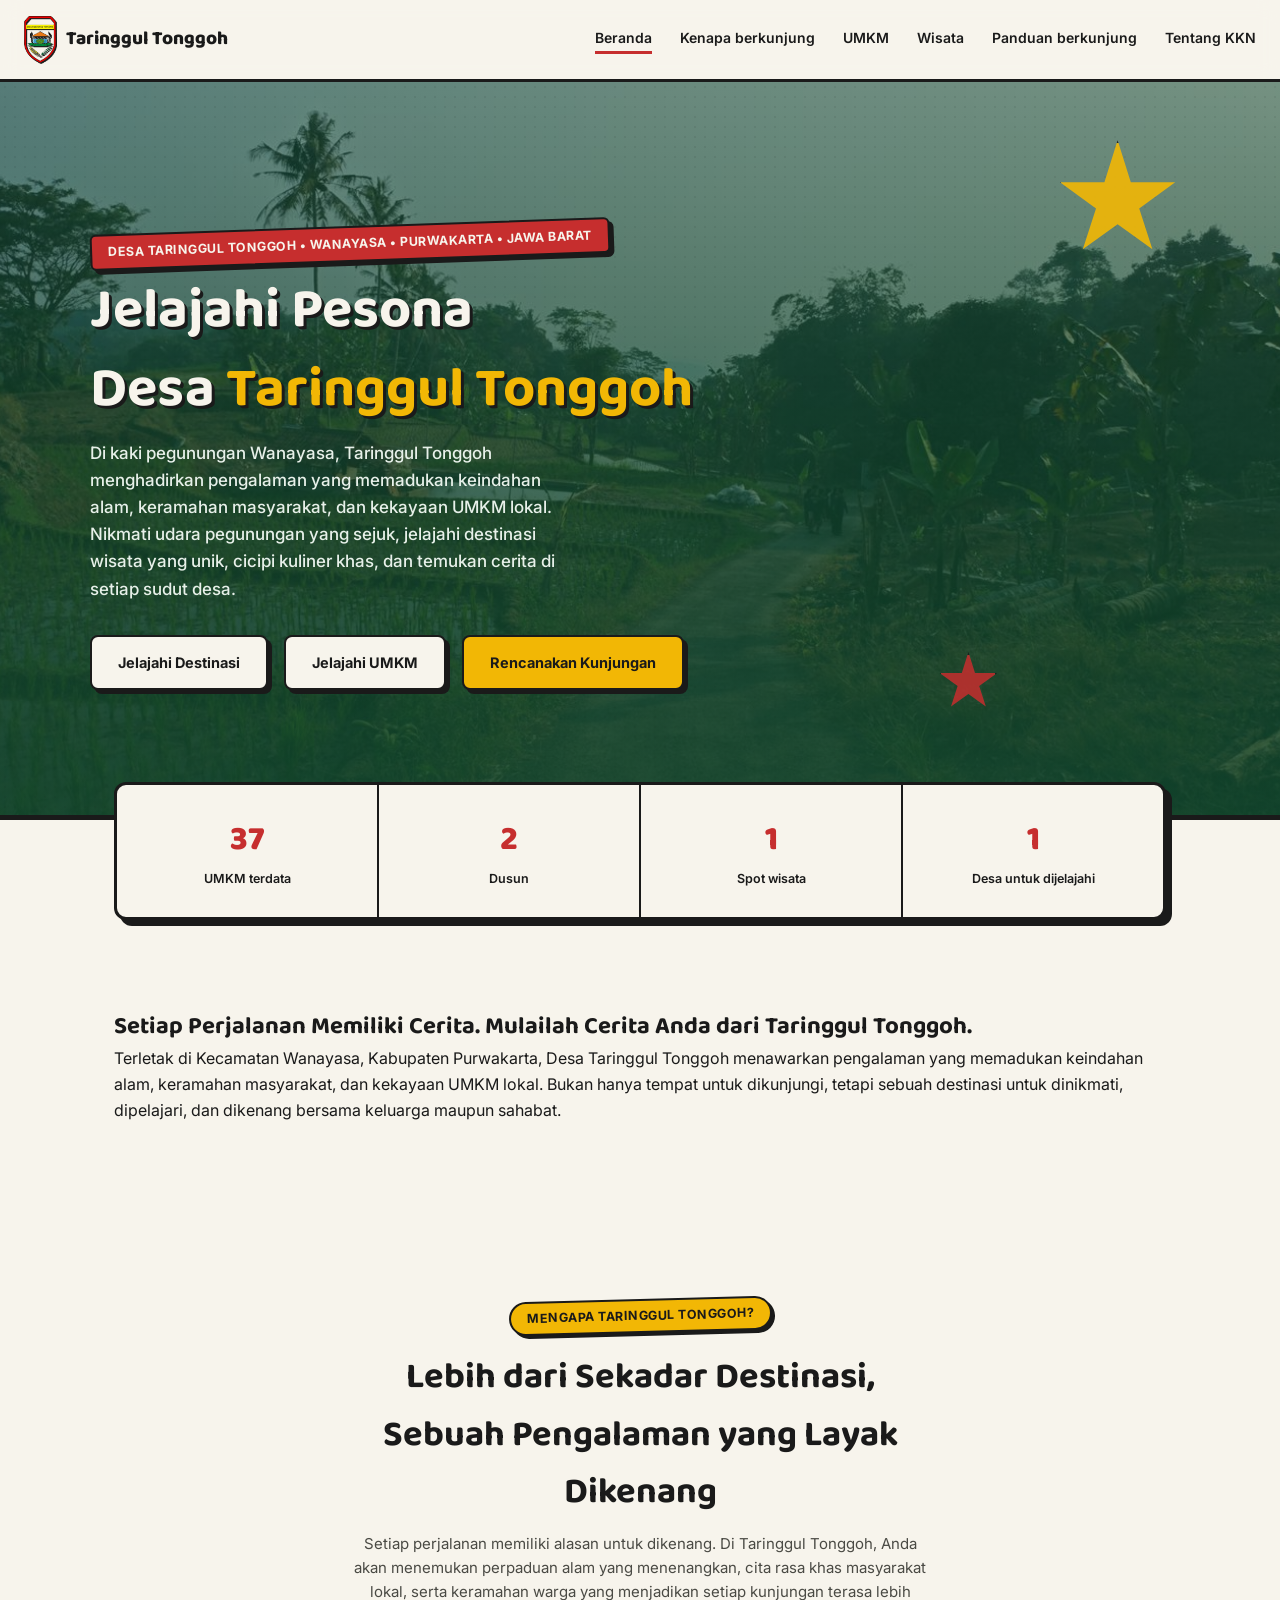
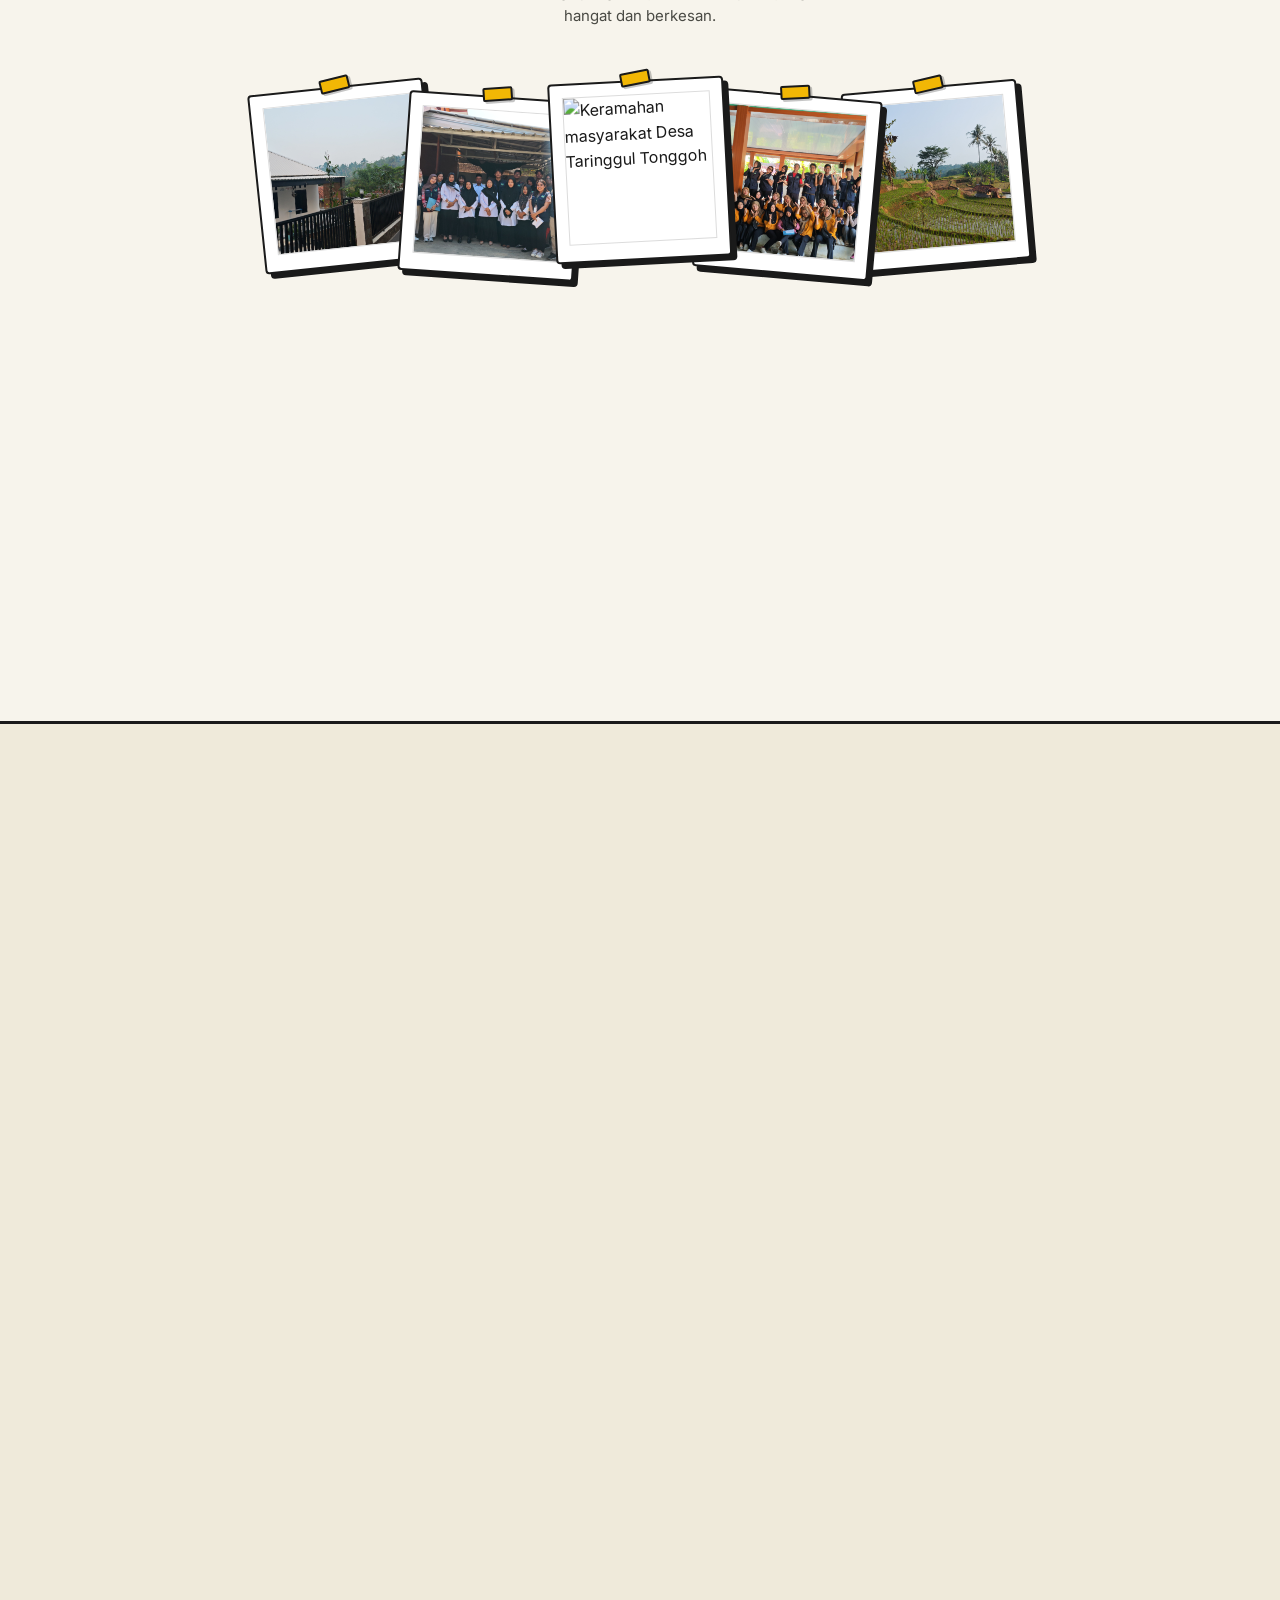
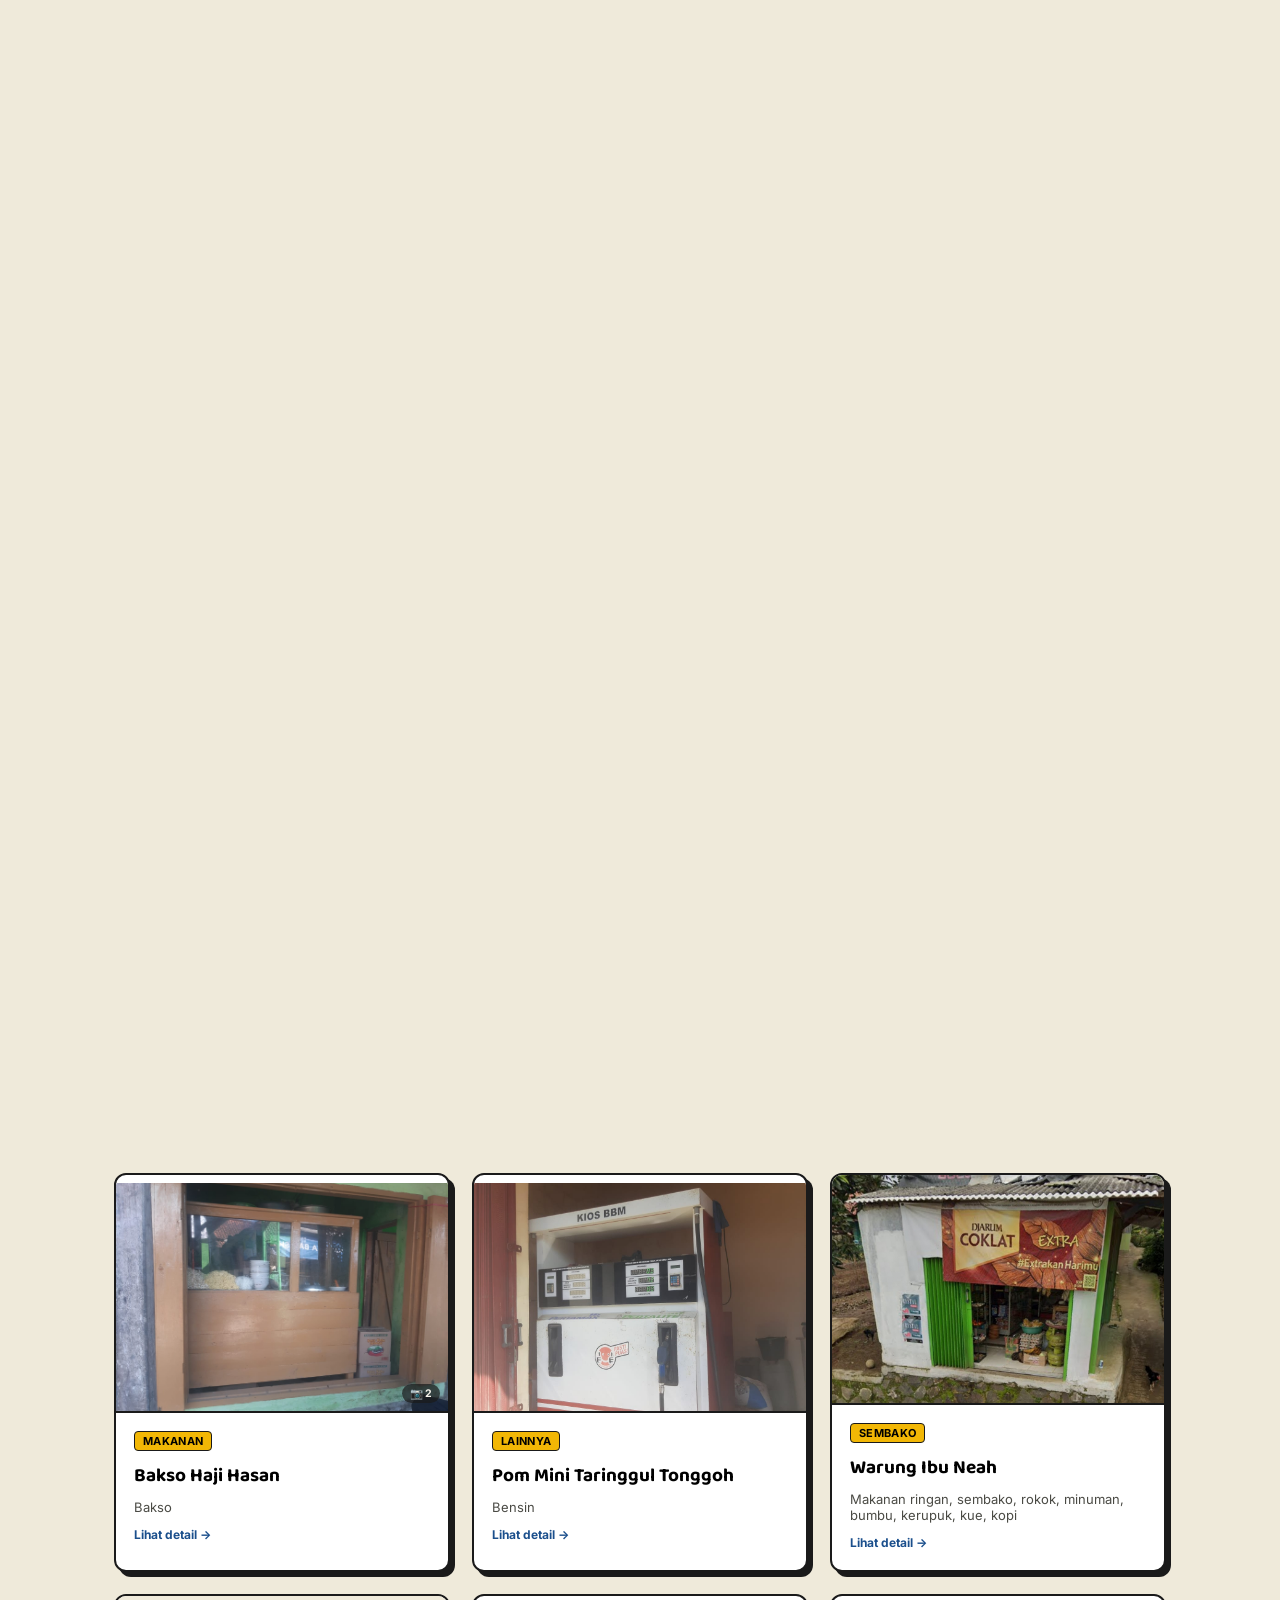
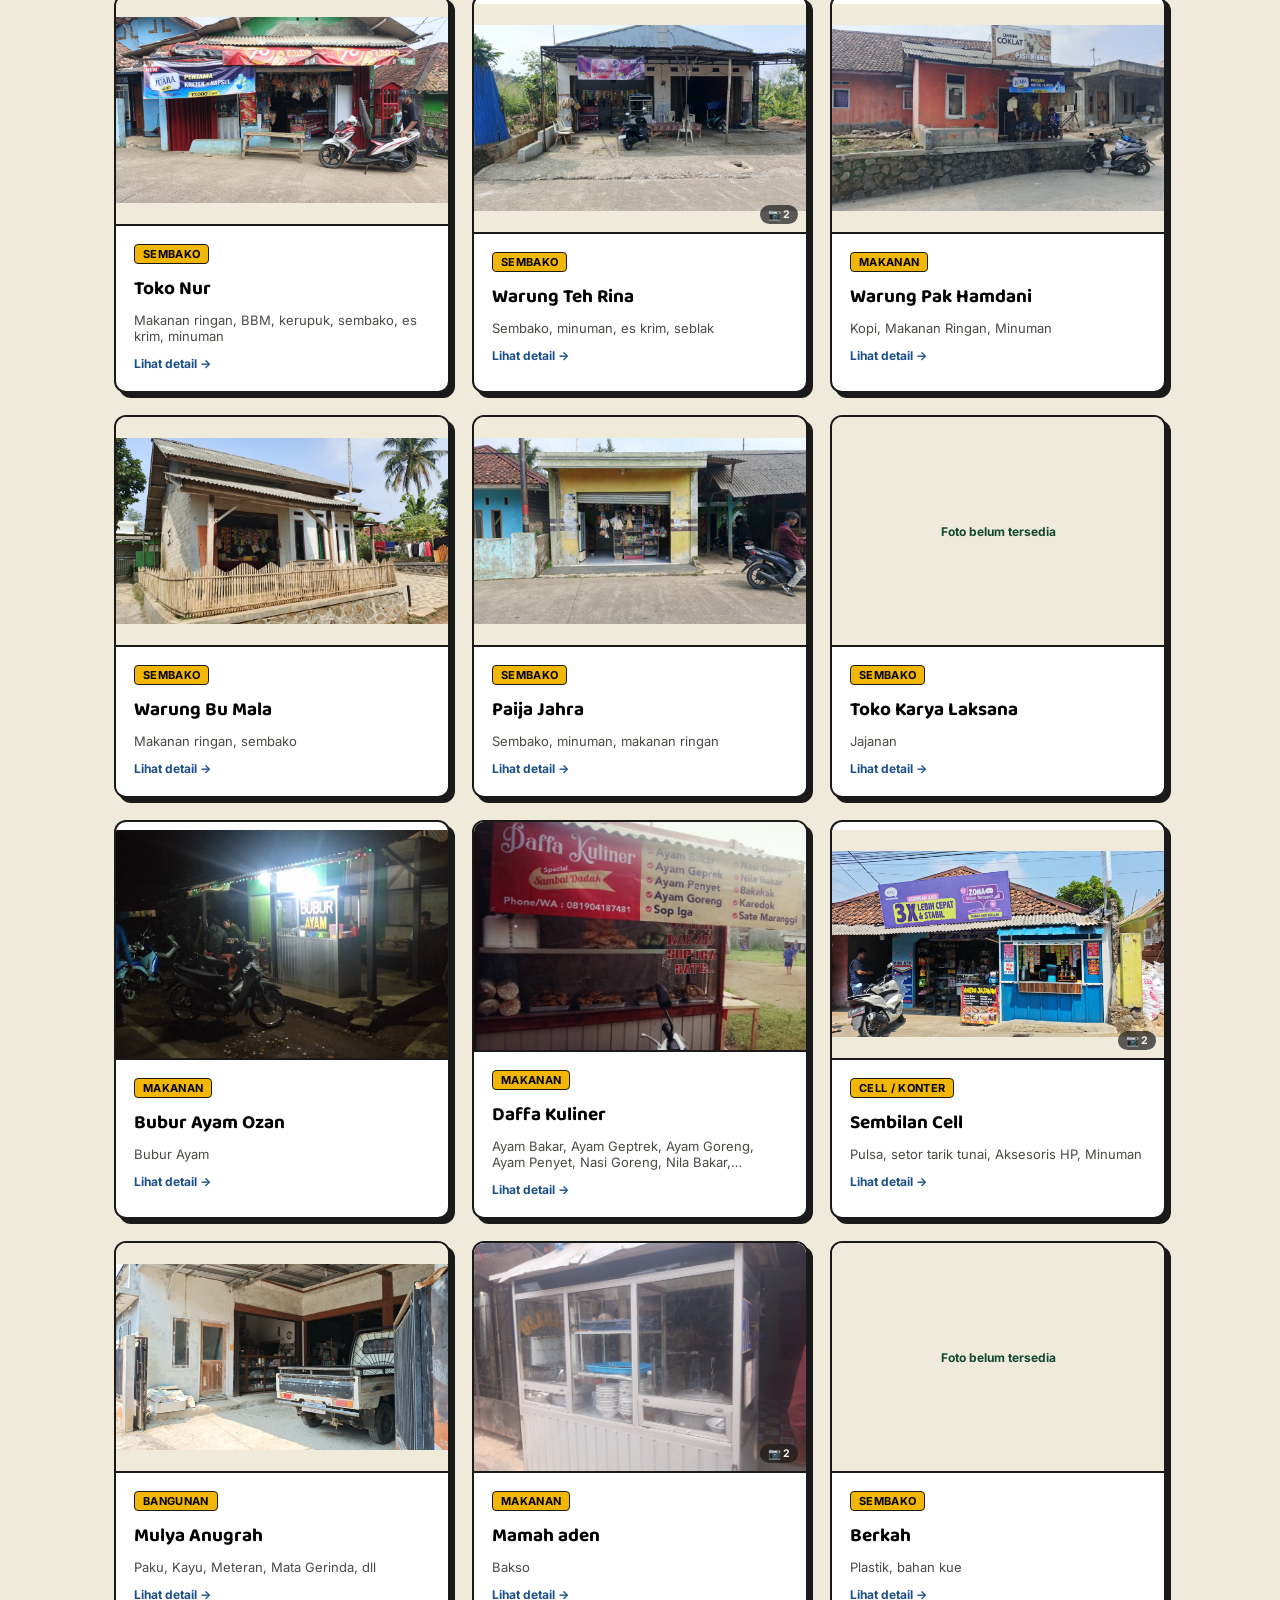
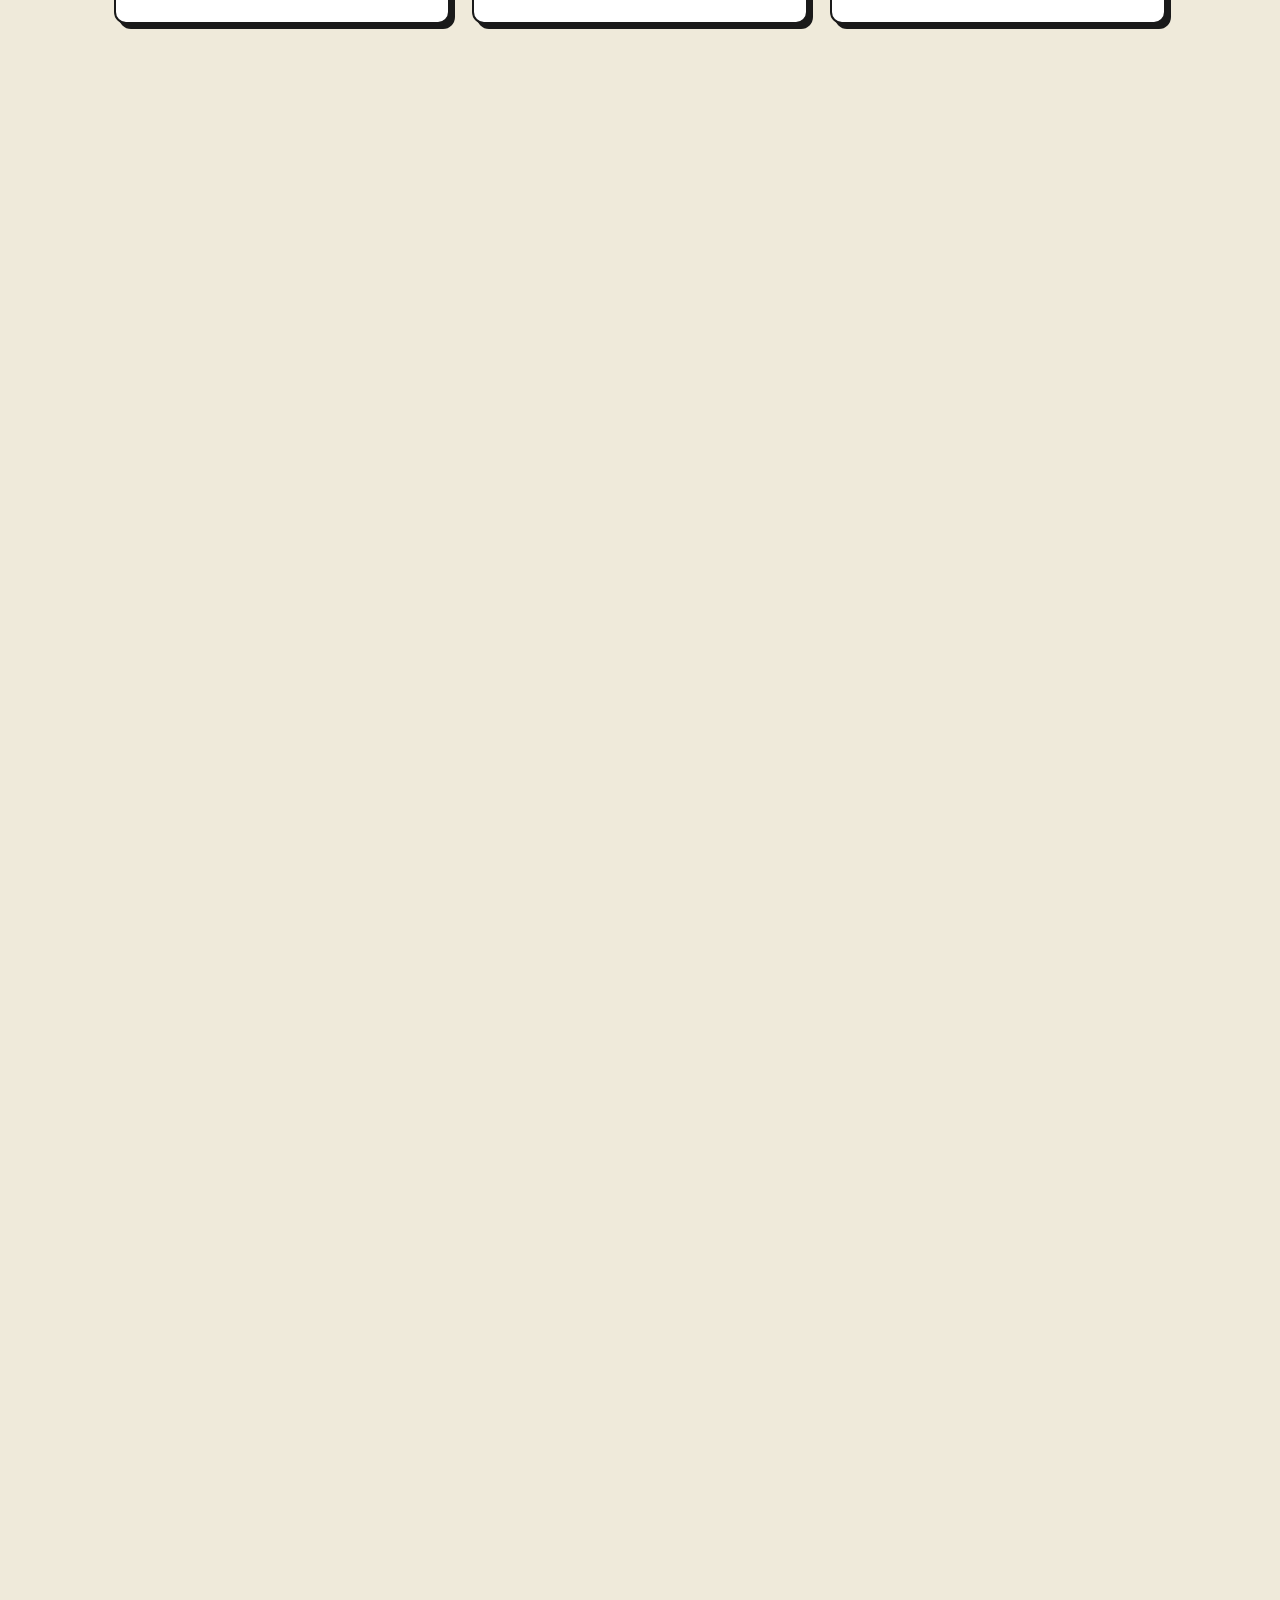
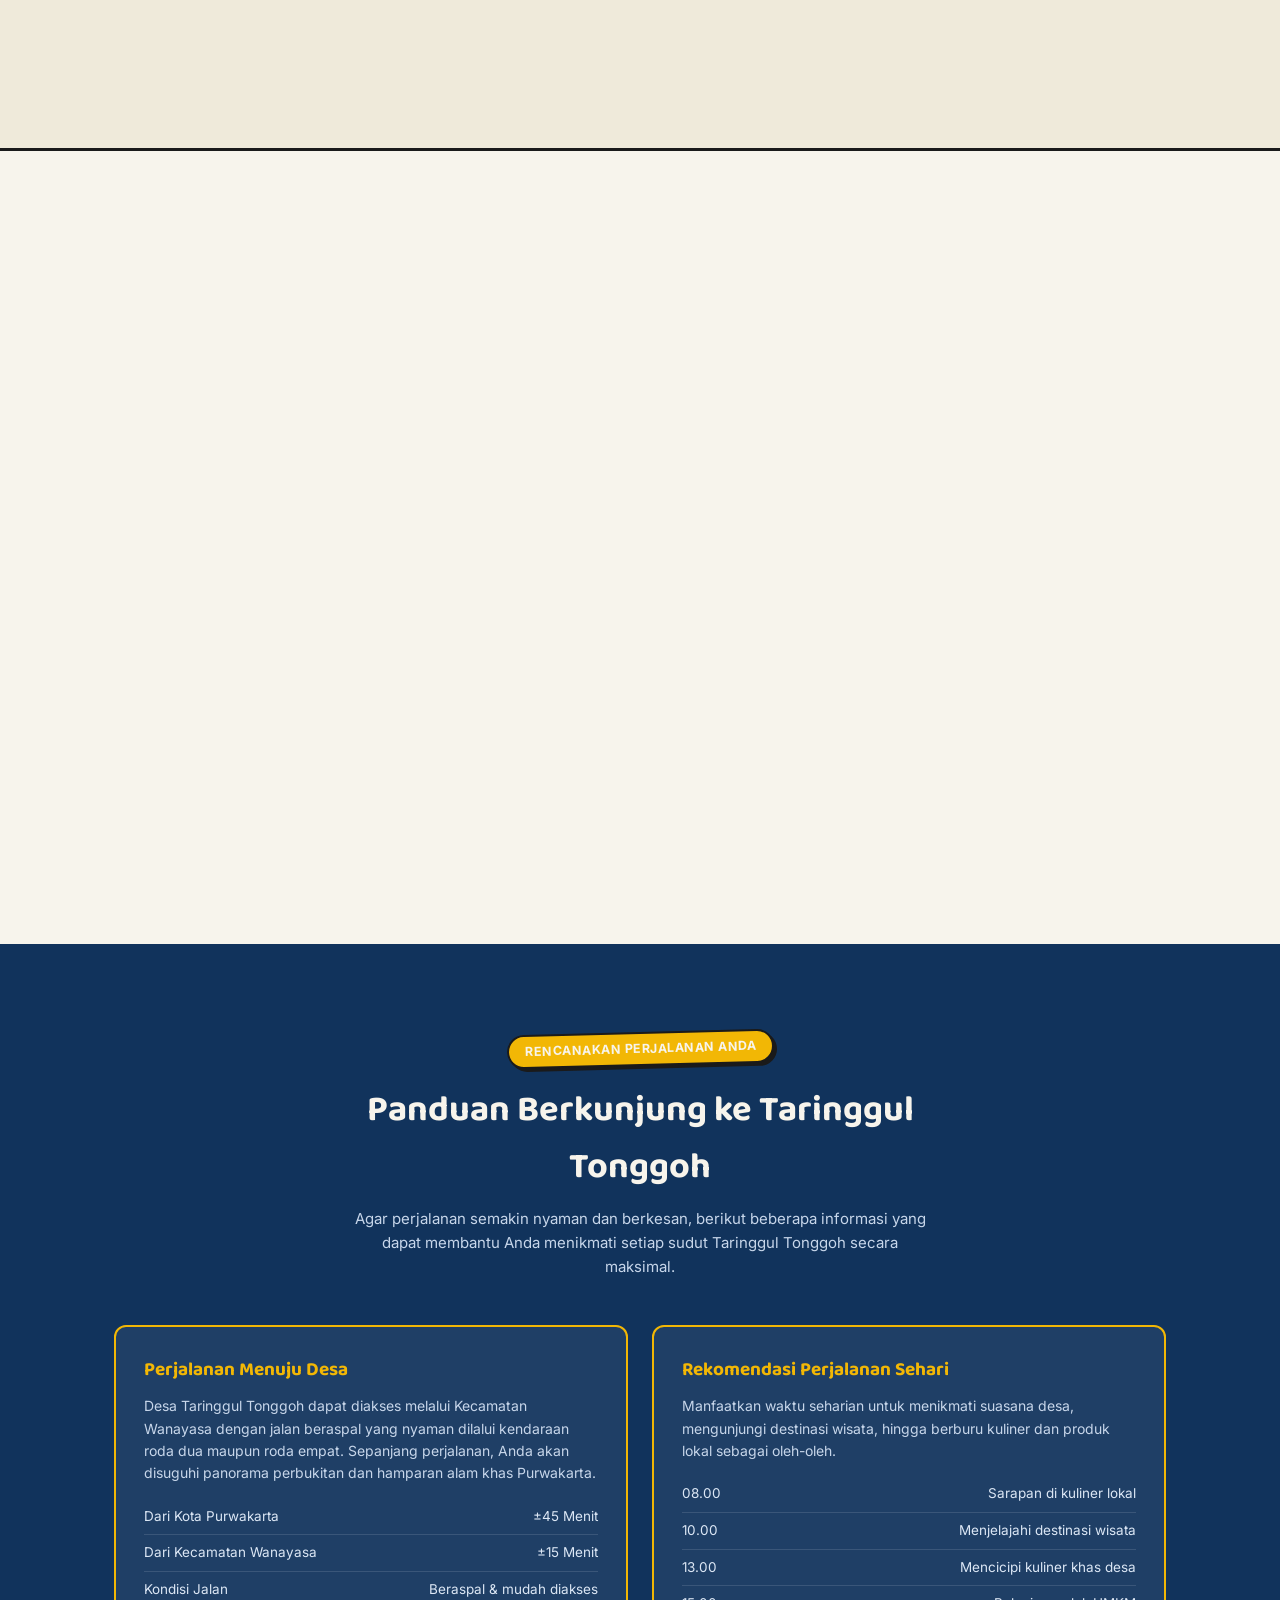
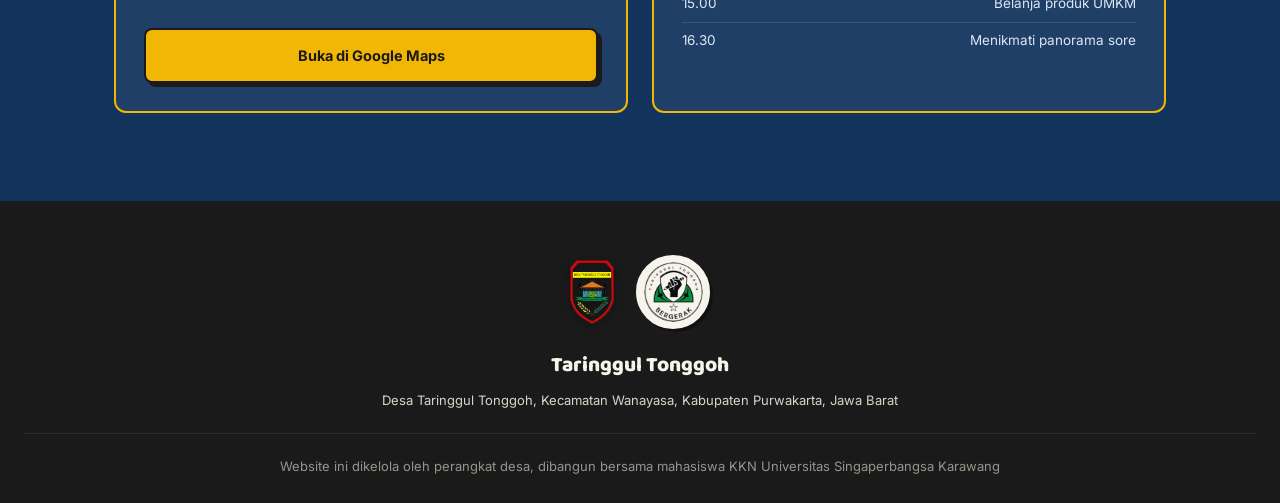
==== index.html @ a8f381f1 "first push" ====
<!DOCTYPE html>
<html lang="id">
<head>
<meta charset="UTF-8">
<meta name="viewport" content="width=device-width, initial-scale=1.0">
<title>Desa Taringgul Tonggoh — Wanayasa, Purwakarta</title>
<meta name="description" content="Kenali Desa Taringgul Tonggoh: UMKM warga, spot wisata, dan panduan berkunjung, di kaki Gunung Burangrang, Wanayasa, Purwakarta.">
<meta property="og:title" content="Desa Taringgul Tonggoh — Wanayasa, Purwakarta">
<meta property="og:description" content="Kenali UMKM warga, spot wisata, dan panduan berkunjung ke Desa Taringgul Tonggoh.">
<meta property="og:type" content="website">
<link rel="preconnect" href="https://fonts.googleapis.com">
<link rel="preconnect" href="https://fonts.gstatic.com" crossorigin>
<link href="https://fonts.googleapis.com/css2?family=Baloo+2:wght@500;600;700;800&family=Inter:wght@400;500;600;700&display=swap" rel="stylesheet">
<link rel="stylesheet" href="assets/css/style.css">
</head>
<body>

<nav id="nav">
  <a href="index.html" class="logo"><img src="assets/img/brand/logo-desa-nav.png" alt="Logo Desa Taringgul Tonggoh" class="logo-mark">Taringgul Tonggoh</a>
  <div class="navlinks" id="navLinks">
    <a href="#beranda" class="active">Beranda</a>
    <a href="#kenapa">Kenapa berkunjung</a>
    <a href="#umkm">UMKM</a>
    <a href="#wisata">Wisata</a>
    <a href="#panduan">Panduan berkunjung</a>
    <a href="kkn.html">Tentang KKN</a>
  </div>
  <button type="button" class="nav-toggle" id="navToggle" aria-label="Buka menu" aria-expanded="false" aria-controls="navLinks">
    <div class="nav-toggle-icon"><span></span><span></span><span></span></div>
  </button>
</nav>

<section class="hero" id="beranda">
  <div class="halftone"></div>
  <div class="starburst sb1"></div>
  <div class="starburst sb2"></div>

  <div class="hero-inner">
    <div class="hero-badge">
      Desa Taringgul Tonggoh • Wanayasa • Purwakarta • Jawa Barat
    </div>

    <h1>
      Jelajahi Pesona
    </h1>
    <h1>
      Desa <span>Taringgul Tonggoh</span>
    </h1>

    <p>
      Di kaki pegunungan Wanayasa, Taringgul Tonggoh menghadirkan pengalaman
      yang memadukan keindahan alam, keramahan masyarakat, dan kekayaan UMKM
      lokal. Nikmati udara pegunungan yang sejuk, jelajahi destinasi wisata
      yang unik, cicipi kuliner khas, dan temukan cerita di setiap sudut desa.
    </p>

    <div class="hero-cta">
      <a class="btn btn-ghost" href="#wisata">
        Jelajahi Destinasi
      </a>

      <a class="btn btn-ghost" href="#umkm">
        Jelajahi UMKM
      </a>

      <a class="btn btn-primary" href="#panduan">
        Rencanakan Kunjungan
      </a>
      
    </div>
  </div>
</section>

<div class="stats-strip reveal">
  <div class="stat"><div class="stat-num" data-stat="umkm">–</div><div class="stat-label">UMKM terdata</div></div>
  <div class="stat"><div class="stat-num">2</div><div class="stat-label">Dusun</div></div>
  <div class="stat"><div class="stat-num" data-stat="wisata">–</div><div class="stat-label">Spot wisata</div></div>
  <div class="stat"><div class="stat-num">1</div><div class="stat-label">Desa untuk dijelajahi</div></div>
</div>

<section class="intro reveal">
    <div class="wrap">
        <h2>
        Setiap Perjalanan Memiliki Cerita.
        Mulailah Cerita Anda dari Taringgul Tonggoh.
        </h2>
        <p>
        Terletak di Kecamatan Wanayasa, Kabupaten Purwakarta, Desa Taringgul Tonggoh menawarkan pengalaman yang memadukan keindahan alam, keramahan masyarakat, dan kekayaan UMKM lokal. Bukan hanya tempat untuk dikunjungi, tetapi sebuah destinasi untuk dinikmati, dipelajari, dan dikenang bersama keluarga maupun sahabat.
        </p>
    </div>
</section>

<section id="kenapa">
    <div class="wrap">
        <div class="section-head reveal">
        <div class="sticker">Mengapa Taringgul Tonggoh?</div>

        <h2>
            Lebih dari Sekadar Destinasi,
            Sebuah Pengalaman yang Layak Dikenang
        </h2>

        <p>
            Setiap perjalanan memiliki alasan untuk dikenang. Di Taringgul Tonggoh,
            Anda akan menemukan perpaduan alam yang menenangkan, cita rasa khas
            masyarakat lokal, serta keramahan warga yang menjadikan setiap
            kunjungan terasa lebih hangat dan berkesan.
        </p>
    </div>

    <div class="polaroid-strip reveal">

    <div class="polaroid rot1">
        <div class="polaroid-pin"></div>
        <div class="polaroid-photo">
        <img src="assets/img/gallery/1784853333360.jpg"
            alt="Hamparan sawah Desa Taringgul Tonggoh"
            loading="lazy">
        </div>
    </div>

    <div class="polaroid rot2">
        <div class="polaroid-pin"></div>
        <div class="polaroid-photo">
        <img src="assets/img/gallery/1784853333379.jpg"
            alt="Kuliner khas Desa Taringgul Tonggoh"
            loading="lazy">
        </div>
    </div>

    <div class="polaroid rot3">
        <div class="polaroid-pin"></div>
        <div class="polaroid-photo">
        <img src="assets/img/gallery/1784853333391.jpg"
            alt="Keramahan masyarakat Desa Taringgul Tonggoh"
            loading="lazy">
        </div>
    </div>

    <div class="polaroid rot4">
        <div class="polaroid-pin"></div>
        <div class="polaroid-photo">
        <img src="assets/img/gallery/1784853333414.jpg"
            alt="Destinasi wisata Desa Taringgul Tonggoh"
            loading="lazy">
        </div>
    </div>

    <div class="polaroid rot5">
        <div class="polaroid-pin"></div>
        <div class="polaroid-photo">
        <img src="assets/img/gallery/1784853333432.jpg"
            alt="Aktivitas masyarakat Desa Taringgul Tonggoh"
            loading="lazy">
        </div>
    </div>

    </div>

    <div class="why-grid">
      <div class="why-card reveal">
        <div class="why-number">01</div>
        <h3>Nikmati Udara Pegunungan yang Menenangkan</h3>
        <p>
            Lepaskan penat dari hiruk pikuk kota dengan panorama persawahan,
            udara sejuk pegunungan, dan suasana pedesaan yang masih alami.
            Tempat yang tepat untuk beristirahat sekaligus menikmati keindahan alam.
        </p>
      </div>
      <div class="why-card reveal reveal-delay1">
        <div class="why-number">02</div>
        <h3>Jelajahi Kuliner dan UMKM Lokal</h3>
        <p>
            Berbagai kuliner rumahan, jajanan tradisional, hingga produk UMKM
            unggulan menjadi bagian dari pengalaman berkunjung. Setiap pembelian
            turut mendukung pertumbuhan ekonomi masyarakat desa.
        </p>
      </div>
        <div class="why-card reveal reveal-delay2">
            <div class="why-number">03</div>

            <h3>Rasakan Kehangatan Kehidupan Desa</h3>

            <p>
                Berinteraksi dengan masyarakat, melihat aktivitas sehari-hari,
                dan menikmati suasana desa yang ramah akan memberikan pengalaman
                yang sulit ditemukan di destinasi wisata perkotaan.
            </p>
        </div>
    </div>
  </div>
</section>

<section class="umkm-section" id="umkm">
  <div class="wrap">
    <div class="section-head reveal">
      <div class="sticker blue">UMKM desa</div>
      <h2>Usaha warga yang siap Anda kunjungi</h2>
      <p>Data lengkap dengan lokasi dan kontak, klik kartu untuk lihat detailnya.</p>
    </div>
    <div class="filter-row reveal" id="filterRow">
      <!-- chip filter di-render oleh main.js -->
    </div>
    <div class="card-grid" id="umkmGrid">
      <!-- kartu UMKM di-render oleh main.js -->
    </div>
  </div>
</section>

<section id="wisata">
  <div class="wrap">
    <div class="section-head reveal">
      <div class="sticker red">Wisata</div>
      <h2>Titik-titik yang layak disinggahi</h2>
      <p>Klik kartu untuk melihat cerita dan detail tiap tempat.</p>
    </div>
    <div class="card-grid" id="wisataGrid">
      <!-- kartu wisata di-render oleh main.js -->
    </div>
  </div>
</section>

<section class="guide-section" id="panduan">
  <div class="wrap">
    <div class="section-head reveal">
        <div class="sticker">Rencanakan Perjalanan Anda</div>
        <h2>
            Panduan Berkunjung ke
            Taringgul Tonggoh
        </h2>
        <p>
            Agar perjalanan semakin nyaman dan berkesan, berikut beberapa
            informasi yang dapat membantu Anda menikmati setiap sudut
            Taringgul Tonggoh secara maksimal.
        </p>
    </div>
    <div class="guide-grid">
        <div class="guide-card reveal">
            <h3>Perjalanan Menuju Desa</h3>
            <p>
                Desa Taringgul Tonggoh dapat diakses melalui Kecamatan Wanayasa dengan
                jalan beraspal yang nyaman dilalui kendaraan roda dua maupun roda empat.
                Sepanjang perjalanan, Anda akan disuguhi panorama perbukitan dan
                hamparan alam khas Purwakarta.
            </p>
            <ul class="guide-list">
                <li><span>Dari Kota Purwakarta</span><span>±45 Menit</span></li>
                <li><span>Dari Kecamatan Wanayasa</span><span>±15 Menit</span></li>
                <li><span>Kondisi Jalan</span><span>Beraspal & mudah diakses</span></li>
            </ul>
            <a
                href="https://maps.google.com/?q=Desa+Taringgul+Tonggoh+Wanayasa+Purwakarta"
                target="_blank"
                rel="noopener noreferrer"
                class="btn btn-primary guide-btn">
                    Buka di Google Maps
            </a>
        </div>
        <div class="guide-card reveal reveal-delay1">
            <h3>Rekomendasi Perjalanan Sehari</h3>
            <p>
            Manfaatkan waktu seharian untuk menikmati suasana desa, mengunjungi destinasi wisata, hingga berburu kuliner dan produk lokal sebagai oleh-oleh.
            </p>
            <ul class="guide-list">
            <li><span>08.00</span><span>Sarapan di kuliner lokal</span></li>
            <li><span>10.00</span><span>Menjelajahi destinasi wisata</span></li>
            <li><span>13.00</span><span>Mencicipi kuliner khas desa</span></li>
            <li><span>15.00</span><span>Belanja produk UMKM</span></li>
            <li><span>16.30</span><span>Menikmati panorama sore</span></li>
            </ul>
        </div>
    </div>
  </div>
</section>

<footer>
  <div class="foot-logos">
    <img src="assets/img/brand/logo-desa.png" alt="Logo Desa Taringgul Tonggoh" class="foot-logo">
    <img src="assets/img/brand/slogan-bergerak.png" alt="Taringgul Tonggoh Bergerak" class="foot-logo foot-logo-slogan">
  </div>
  <div class="foot-brand">Taringgul Tonggoh</div>
  <p>Desa Taringgul Tonggoh, Kecamatan Wanayasa, Kabupaten Purwakarta, Jawa Barat</p>
  <div class="foot-line">Website ini dikelola oleh perangkat desa, dibangun bersama mahasiswa KKN Universitas Singaperbangsa Karawang</div>
</footer>

<!-- ===== Overlay detail (UMKM & Wisata) ===== -->
<div class="overlay-backdrop" id="overlayBackdrop" role="dialog" aria-modal="true">
  <div class="overlay-modal" id="overlayContent">
    <!-- konten overlay di-render dinamis oleh main.js -->
  </div>
</div>

<script src="assets/js/main.js"></script>
</body>
</html>
---- assets/css/style.css ----
/* ============================================
   Desa Taringgul Tonggoh — style.css
   ============================================ */

:root{
  --hijau:#1E7A4F;
  --hijau-tua:#12492F;
  --biru:#1B4F8C;
  --biru-tua:#11335C;
  --merah:#C62E2E;
  --kuning:#F2B705;
  --off:#F7F4EC;
  --off2:#EFEADA;
  --ink:#1A1A1A;
  --putih:#FFFFFF;
}

*{box-sizing:border-box;margin:0;padding:0;}
html{scroll-behavior:smooth;}
body{
  font-family:'Inter',sans-serif;
  background:var(--off);
  color:var(--ink);
  line-height:1.6;
}
h1,h2,h3{font-family:'Baloo 2',sans-serif;font-weight:700;color:var(--ink);}
img{display:block;max-width:100%;}
.wrap{max-width:1100px;margin:0 auto;padding:0 24px;}

@media (prefers-reduced-motion: reduce){
  *{animation:none !important;transition:none !important;}
}

/* ---------- Scroll reveal ---------- */
.reveal{opacity:0;transform:translateY(28px);transition:opacity .7s cubic-bezier(.2,.7,.2,1), transform .7s cubic-bezier(.2,.7,.2,1);}
.reveal.in{opacity:1;transform:translateY(0);}
.reveal-delay1.in{transition-delay:.08s;}
.reveal-delay2.in{transition-delay:.16s;}
.reveal-delay3.in{transition-delay:.24s;}

.halftone{
  background-image:radial-gradient(var(--ink) 1.4px, transparent 1.4px);
  background-size:10px 10px;
  opacity:0.08;
}

/* ---------- Nav ---------- */
nav{
  display:flex;align-items:center;justify-content:space-between;
  padding:16px 24px;background:rgba(247,244,236,0.75);
  backdrop-filter:blur(10px);
  border-bottom:3px solid var(--ink);
  position:sticky;top:0;z-index:20;
  transition:background .3s ease, box-shadow .3s ease;
}
nav.scrolled{background:rgba(247,244,236,0.96);box-shadow:0 4px 0 rgba(26,26,26,0.06);}
.logo{display:flex;align-items:center;gap:10px;font-family:'Baloo 2',sans-serif;font-size:19px;font-weight:800;color:var(--ink);text-decoration:none;}
.logo-mark{
  width:32px;height:auto;
  flex-shrink:0;
  filter:drop-shadow(1.5px 1.5px 0 var(--ink));
}
.navlinks{display:flex;gap:28px;font-size:14px;font-weight:600;}
.navlinks a{color:var(--ink);text-decoration:none;position:relative;padding-bottom:2px;}
.navlinks a::after{content:"";position:absolute;left:0;bottom:-3px;width:0;height:3px;background:var(--merah);transition:width .25s ease;}
.navlinks a:hover::after, .navlinks a.active::after{width:100%;}

/* ---------- Nav mobile: hamburger toggle ---------- */
.nav-toggle{
  display:none;
  width:42px;height:42px;
  border:2.5px solid var(--ink);
  border-radius:8px;
  background:var(--off);
  align-items:center;justify-content:center;
  cursor:pointer;
  box-shadow:3px 3px 0 var(--ink);
  transition:transform .15s ease, box-shadow .15s ease;
  flex-shrink:0;
}
.nav-toggle:hover{transform:translate(-2px,-2px);box-shadow:5px 5px 0 var(--ink);}
.nav-toggle:active{transform:translate(0,0);box-shadow:2px 2px 0 var(--ink);}
.nav-toggle-icon{
  position:relative;width:20px;height:14px;
}
.nav-toggle-icon span{
  position:absolute;left:0;width:100%;height:2.5px;background:var(--ink);border-radius:2px;
  transition:transform .25s ease, opacity .2s ease, top .25s ease;
}
.nav-toggle-icon span:nth-child(1){top:0;}
.nav-toggle-icon span:nth-child(2){top:6px;}
.nav-toggle-icon span:nth-child(3){top:12px;}
.nav-toggle.open .nav-toggle-icon span:nth-child(1){top:6px;transform:rotate(45deg);}
.nav-toggle.open .nav-toggle-icon span:nth-child(2){opacity:0;}
.nav-toggle.open .nav-toggle-icon span:nth-child(3){top:6px;transform:rotate(-45deg);}

/* ---------- Hero ---------- */
.hero{
  position:relative;
  min-height:82vh;
  display:flex;align-items:center;
  background:var(--hijau) url('/assets/img/hero/hero-01-sawah-taringgul.jpg') center 60%/cover no-repeat;
  padding:120px 24px 100px;
  overflow:hidden;
  border-bottom:5px solid var(--ink);
}
.hero::before{
  content:"";
  position:absolute;inset:0;z-index:0;
  background:linear-gradient(180deg, rgba(18,73,47,0.55) 0%, rgba(18,73,47,0.72) 55%, rgba(18,73,47,0.88) 100%);
}
.hero .halftone{position:absolute;inset:0;z-index:1;}
.starburst{
  position:absolute;
  z-index:1;
  background:var(--kuning);
  border:3px solid var(--ink);
  clip-path:polygon(50% 0%,61% 35%,98% 35%,68% 57%,79% 91%,50% 70%,21% 91%,32% 57%,2% 35%,39% 35%);
}
.sb1{width:120px;height:120px;top:8%;right:8%;opacity:.9;animation:spin-slow 22s linear infinite;}
.sb2{width:60px;height:60px;bottom:14%;right:22%;background:var(--merah);opacity:.85;animation:spin-slow-rev 16s linear infinite;}
@keyframes spin-slow{from{transform:rotate(0deg);}to{transform:rotate(360deg);}}
@keyframes spin-slow-rev{from{transform:rotate(0deg);}to{transform:rotate(-360deg);}}

.hero-badge{
  display:inline-block;background:var(--merah);color:var(--off);
  border:2.5px solid var(--ink);border-radius:6px;
  padding:6px 16px;font-size:12.5px;font-weight:700;letter-spacing:.04em;text-transform:uppercase;
  transform:rotate(-2deg);
  margin-bottom:20px;
  box-shadow:4px 4px 0 var(--ink);
}
.hero-inner{position:relative;z-index:2;max-width:1100px;margin:0 auto;width:100%;color:var(--off);}
.hero h1{
  font-size:56px;line-height:1.05;max-width:680px;color:var(--off);margin-bottom:20px;
  text-shadow:3px 3px 0 var(--ink);
}
.hero h1 span{color:var(--kuning);}
.hero p{font-size:17px;max-width:480px;color:#E7F0E9;margin-bottom:32px;font-weight:500;}
.hero-cta{display:flex;gap:16px;flex-wrap:wrap;}
.btn{
  display:inline-flex;align-items:center;gap:8px;
  padding:14px 26px;border-radius:8px;font-size:14.5px;font-weight:700;
  text-decoration:none;border:2.5px solid var(--ink);cursor:pointer;
  box-shadow:4px 4px 0 var(--ink);
  transition:transform .15s ease, box-shadow .15s ease;
  font-family:inherit;
}
.btn:hover{transform:translate(-2px,-2px);box-shadow:6px 6px 0 var(--ink);}
.btn:active{transform:translate(0,0);box-shadow:2px 2px 0 var(--ink);}
.btn-primary{background:var(--kuning);color:var(--ink);}
.btn-ghost{background:var(--off);color:var(--ink);}

/* ---------- Stats ---------- */
.stats-strip{
  display:flex;justify-content:center;gap:0;
  background:var(--off);
  margin:-38px 24px 0;
  border-radius:12px;
  border:3px solid var(--ink);
  box-shadow:6px 6px 0 var(--ink);
  position:relative;z-index:3;
  max-width:1052px;margin-left:auto;margin-right:auto;
  overflow:hidden;
}
.stat{flex:1;text-align:center;padding:28px 12px;border-right:2.5px solid var(--ink);}
.stat:last-child{border-right:none;}
.stat-num{font-family:'Baloo 2',sans-serif;font-size:34px;font-weight:800;color:var(--merah);}
.stat-label{font-size:12.5px;color:var(--ink);margin-top:2px;font-weight:600;}

/* ---------- Sections ---------- */
section{padding:88px 0;position:relative;}
.section-head{max-width:580px;margin:0 auto 46px;text-align:center;}
.sticker{
  display:inline-block;background:var(--kuning);border:2.5px solid var(--ink);
  border-radius:20px;padding:5px 16px;font-size:12.5px;font-weight:700;
  text-transform:uppercase;letter-spacing:.04em;transform:rotate(-1.5deg);
  box-shadow:3px 3px 0 var(--ink);margin-bottom:16px;
}
.sticker.blue{background:var(--biru);color:var(--off);}
.sticker.red{background:var(--merah);color:var(--off);}
.section-head h2{font-size:36px;margin-bottom:10px;}
.section-head p{color:#4A4A44;font-size:15px;}

/* ---------- Why visit ---------- */
.why-grid{display:grid;grid-template-columns:repeat(3,1fr);gap:24px;}
.why-card{
  background:var(--putih);border-radius:12px;padding:30px 26px;
  border:2.5px solid var(--ink);
  transition:transform .2s ease, box-shadow .2s ease;
  box-shadow:5px 5px 0 var(--ink);
}
.why-card:hover{transform:translate(-3px,-3px);box-shadow:8px 8px 0 var(--ink);}
.why-icon{
  width:48px;height:48px;border-radius:50%;background:var(--off2);
  border:2.5px solid var(--ink);
  display:flex;align-items:center;justify-content:center;margin-bottom:16px;font-size:21px;
}
.why-number{
    position:absolute;
    top:-8px;
    right:18px;
    font-family:"Baloo 2",cursive;
    font-size:92px;
    font-weight:800;
    color:rgba(0,0,0,.05);
    -webkit-text-stroke:2px rgba(0,0,0,.08);
    line-height:1;
    user-select:none;
    pointer-events:none;
}
.why-card h3::before{
    content:"";
    display:block;
    width:48px;
    height:5px;
    background:var(--hijau);
    border-radius:999px;
    margin-bottom:14px;
}
.why-card:nth-child(1) .why-icon{background:#DDF0E4;}
.why-card:nth-child(2) .why-icon{background:#FBE6C8;}
.why-card:nth-child(3) .why-icon{background:#DDEBFA;}
.why-card:nth-child(1) h3::before{
    background:var(--hijau);
}
.why-card:nth-child(2) h3::before{
    background:var(--kuning);
}
.why-card:nth-child(3) h3::before{
    background:var(--biru);
}
.why-card h3{font-size:18px;margin-bottom:8px;}
.why-card p{font-size:14px;color:#4A4A44;}

/* ---------- Polaroid photo strip ---------- */
.polaroid-strip{
  display:flex;
  flex-wrap:wrap;
  justify-content:center;
  align-items:flex-start;
  gap:0 -18px;
  margin:0 0 56px;
  padding:12px 0 28px;
}
.polaroid{
  background:var(--putih);
  border:2.5px solid var(--ink);
  border-radius:4px;
  padding:12px 12px 16px;
  width:176px;
  box-shadow:5px 5px 0 var(--ink);
  position:relative;
  margin:0 -14px;
  transition:transform .25s ease, box-shadow .25s ease, z-index 0s;
  cursor:default;
}
.polaroid:hover{
  transform:rotate(0deg) translateY(-8px) scale(1.05);
  box-shadow:7px 7px 0 var(--ink);
  z-index:5;
}
.polaroid.rot1{transform:rotate(-6deg);z-index:1;}
.polaroid.rot2{transform:rotate(4deg) translateY(10px);z-index:2;}
.polaroid.rot3{transform:rotate(-3deg) translateY(-6px);z-index:3;}
.polaroid.rot4{transform:rotate(5deg) translateY(8px);z-index:2;}
.polaroid.rot5{transform:rotate(-5deg);z-index:1;}
.polaroid.rot1:hover,.polaroid.rot2:hover,.polaroid.rot3:hover,.polaroid.rot4:hover,.polaroid.rot5:hover{
  transform:rotate(0deg) translateY(-8px) scale(1.06);
}

.polaroid-pin{
  position:absolute;top:-11px;left:50%;transform:translateX(-50%) rotate(-8deg);
  width:30px;height:14px;
  background:var(--kuning);
  border:2px solid var(--ink);
  border-radius:2px;
  box-shadow:2px 2px 0 rgba(26,26,26,0.25);
  z-index:2;
}

.polaroid-photo{
  width:100%;
  aspect-ratio:1/1;
  overflow:hidden;
  border:1.5px solid rgba(26,26,26,0.15);
  position:relative;
  display:flex;align-items:center;justify-content:center;
}
.polaroid-photo img{width:100%;height:100%;object-fit:cover;object-position:center;}

.placeholder-texture{
  background-color:#E4E0D2;
  background-image:
    repeating-linear-gradient(45deg, rgba(26,26,26,0.05) 0, rgba(26,26,26,0.05) 2px, transparent 2px, transparent 12px);
}
.polaroid-placeholder-label{
  font-size:11px;font-weight:700;color:#6b6b5f;
  text-align:center;padding:0 14px;
  line-height:1.4;
}

.polaroid-caption{
  font-family:'Baloo 2',sans-serif;
  font-size:12.5px;font-weight:700;color:var(--ink);
  text-align:center;
  margin-top:10px;
  letter-spacing:.01em;
}


/* ---------- UMKM section ---------- */
.umkm-section{background:var(--off2);border-top:3px solid var(--ink);border-bottom:3px solid var(--ink);}
.filter-row{display:flex;gap:10px;justify-content:center;flex-wrap:wrap;margin-bottom:40px;}
.chip{
  padding:10px 20px;border-radius:20px;font-size:13px;font-weight:700;
  background:var(--putih);border:2px solid var(--ink);color:var(--ink);
  cursor:pointer;transition:background .2s ease, transform .15s ease, color .2s ease;
  font-family:inherit;
}
.chip:hover{transform:translateY(3px);}
.chip.active{background:var(--hijau);border-color:var(--ink);color:var(--off);}

.card-grid{display:grid;grid-template-columns:repeat(3,1fr);gap:22px;}

/* Kartu UMKM — kini interaktif (buka overlay) */
.item-card{
  background:var(--putih);border-radius:12px;overflow:hidden;
  border:2.5px solid var(--ink);
  transition:transform .2s ease, box-shadow .2s ease;
  box-shadow:5px 5px 0 var(--ink);
  cursor:pointer;
  text-align:left;
  width:100%;
  font-family:inherit;
  display:block;
  padding:0;
  margin:0;
  appearance:none;
  -webkit-appearance:none;
}
.item-card:hover{transform:translate(-3px,-3px);box-shadow:8px 8px 0 var(--ink);}
.item-card:focus-visible{outline:3px solid var(--biru);outline-offset:2px;}
.item-photo{
  height:230px;position:relative;overflow:hidden;
  background:var(--off2);
  display:flex;align-items:center;justify-content:center;
  color:var(--hijau-tua);font-size:12px;font-weight:700;
  border-bottom:2.5px solid var(--ink);
}
.item-photo img{width:fit-content;height:fit-content;object-fit:contain;object-position:center;}
.item-body{padding:18px 18px 20px;}
.item-cat{
  display:inline-block;font-size:11px;text-transform:uppercase;letter-spacing:.03em;
  background:var(--kuning);border:1.5px solid var(--ink);border-radius:4px;
  padding:2px 8px;font-weight:700;margin-bottom:10px;
}
.item-name{font-family:'Baloo 2',sans-serif;font-size:19px;font-weight:700;margin-bottom:8px;}
.item-desc{font-size:13px;color:#4A4A44;display:-webkit-box;-webkit-line-clamp:2;-webkit-box-orient:vertical;overflow:hidden;}
.item-hint{margin-top:12px;font-size:12px;font-weight:700;color:var(--biru);display:flex;align-items:center;gap:5px;}

.see-all{text-align:center;margin-top:38px;}

.empty-state{
  grid-column:1/-1;text-align:center;padding:40px 20px;color:#6b6b63;font-size:14px;
}

/* ---------- Guide section ---------- */
.guide-section{background:var(--biru-tua);color:var(--off);}
.guide-section .section-head h2{color:var(--off);}
.guide-section .section-head p{color:#C7D6EA;}
.guide-grid{display:grid;grid-template-columns:1fr 1fr;gap:24px;}
.guide-card{
  background:rgba(255,255,255,0.06);
  border:2.5px solid var(--kuning);
  border-radius:12px;padding:28px;
}
.guide-card h3{font-family:'Baloo 2',sans-serif;font-size:19px;color:var(--kuning);margin-bottom:10px;}
.guide-card p{font-size:14px;color:#C7D6EA;margin-bottom:14px;}
.guide-list{list-style:none;font-size:13.5px;color:#DCE7F5;}
.guide-list li{padding:7px 0;border-top:1px solid rgba(255,255,255,0.12);display:flex;justify-content:space-between;}
.guide-list li:first-child{border-top:none;}

/* ---------- Footer ---------- */
footer{
  background:var(--ink);color:#D8D5C8;padding:54px 24px 26px;
  text-align:center;font-size:13px;
}
.foot-logos{
  display:flex;align-items:center;justify-content:center;gap:22px;
  margin-bottom:20px;
}
.foot-logo{
  height:64px;width:auto;
  filter:drop-shadow(0 2px 4px rgba(0,0,0,0.4));
}
.foot-logo-slogan{
  height:74px;width:74px;
  background:var(--off);
  border:2.5px solid var(--off);
  border-radius:50%;
  padding:5px;
  box-shadow:3px 3px 0 rgba(0,0,0,0.35);
  filter:none;
  object-fit:contain;
}
footer .foot-brand{font-family:'Baloo 2',sans-serif;font-size:21px;font-weight:800;color:var(--off);margin-bottom:8px;}
footer .foot-line{opacity:0.65;margin-top:22px;padding-top:22px;border-top:1px solid rgba(255,255,255,0.12);}

/* ============================================
   OVERLAY / MODAL DETAIL
   ============================================ */
.overlay-backdrop{
  position:fixed;inset:0;z-index:100;
  background:rgba(26,26,26,0.55);
  backdrop-filter:blur(3px);
  display:flex;align-items:center;justify-content:center;
  padding:24px;
  opacity:0;visibility:hidden;
  transition:opacity .25s ease, visibility .25s ease;
}
.overlay-backdrop.open{opacity:1;visibility:visible;}

.overlay-modal{
  background:var(--off);
  border:3px solid var(--ink);
  border-radius:16px;
  box-shadow:10px 10px 0 var(--ink);
  max-width:640px;width:100%;
  max-height:90vh;
  overflow-y:auto;
  transform:scale(.92) translateY(16px);
  transition:transform .3s cubic-bezier(.2,.8,.2,1);
}
.overlay-backdrop.open .overlay-modal{transform:scale(1) translateY(0);}

/* ---------- Carousel foto overlay ---------- */
.overlay-photo{
  height:360px;position:relative;overflow:hidden;
  background:var(--off2);
  border-bottom:3px solid var(--ink);
}
.overlay-photo-empty{
  width:100%;height:100%;display:flex;align-items:center;justify-content:center;
  color:var(--hijau-tua);font-weight:700;font-size:13px;
}
/* Foto tunggal langsung di dalam .overlay-photo (tanpa carousel) — dipakai
   overlay anggota & proker KKN. Tanpa aturan ini, img jatuh ke perilaku
   default browser (bisa gepeng/terpotong), khususnya terlihat di mobile. */
.overlay-photo > img{
  width:fit-content;height:fit-content;object-fit:cover;object-position:top center;
  display:block;
}
.carousel-track{
  display:flex;height:100%;
  transition:transform .35s cubic-bezier(.2,.8,.2,1);
}
.carousel-slide{
  flex:0 0 100%;width:100%;height:100%;
  display:flex;align-items:center;justify-content:center;
}
.carousel-slide img{width:100%;height:100%;object-fit:contain;object-position:center;}

.carousel-arrow{
  position:absolute;top:50%;transform:translateY(-50%);
  width:40px;height:40px;border-radius:50%;
  background:var(--off);border:2.5px solid var(--ink);
  display:flex;align-items:center;justify-content:center;
  font-size:20px;font-weight:800;line-height:1;cursor:pointer;
  box-shadow:3px 3px 0 var(--ink);
  transition:transform .15s ease;
  color:var(--ink);
  z-index:3;
}
.carousel-arrow:hover{transform:translateY(-50%) scale(1.08);}
.carousel-prev{left:12px;}
.carousel-next{right:12px;}

.carousel-counter{
  position:absolute;bottom:12px;right:12px;z-index:3;
  background:rgba(26,26,26,0.7);color:var(--off);
  font-size:11.5px;font-weight:700;
  padding:4px 10px;border-radius:20px;
}

.carousel-dots{
  display:flex;justify-content:center;gap:8px;
  padding:14px 0 0;
  background:var(--off);
}
.carousel-dot{
  width:9px;height:9px;border-radius:50%;
  background:var(--off2);border:2px solid var(--ink);
  cursor:pointer;padding:0;
  transition:background .2s ease, transform .2s ease;
}
.carousel-dot.active{background:var(--hijau);transform:scale(1.15);}

.item-photo-count{
  position:absolute;bottom:8px;right:8px;
  background:rgba(26,26,26,0.7);color:var(--off);
  font-size:10.5px;font-weight:700;
  padding:3px 8px;border-radius:20px;
}

.overlay-close{
  position:absolute;top:14px;right:14px;z-index:2;
  width:36px;height:36px;border-radius:50%;
  background:var(--off);border:2.5px solid var(--ink);
  display:flex;align-items:center;justify-content:center;
  font-size:18px;font-weight:800;cursor:pointer;line-height:1;
  box-shadow:3px 3px 0 var(--ink);
  transition:transform .15s ease;
}
.overlay-close:hover{transform:translate(-2px,-2px) rotate(90deg);}

/* ---------- Overlay tema: anggota KKN (biru) & proker (merah) ---------- */
.overlay-photo.theme-anggota{
  background:linear-gradient(135deg,#CFE0F0,#8FB6D8);
  border-bottom-color:var(--ink);
}
.overlay-photo.theme-anggota > img{object-position:top center;}
.overlay-photo.theme-proker{background:var(--off2);}
.overlay-photo.theme-proker > img{object-fit:contain;}

.overlay-photo-empty.theme-anggota{color:var(--biru-tua);}
.overlay-photo-empty.theme-proker{color:#6b4a12;}

.overlay-modal.theme-anggota{border-top:6px solid var(--biru);}
.overlay-modal.theme-proker{border-top:6px solid var(--merah);}

.overlay-cat.blue{background:var(--biru);color:var(--off);}
.overlay-cat.red{background:var(--merah);color:var(--off);}

.overlay-body{padding:26px 26px 28px;}
.overlay-cat{
  display:inline-block;font-size:11.5px;text-transform:uppercase;letter-spacing:.03em;
  background:var(--kuning);border:1.5px solid var(--ink);border-radius:4px;
  padding:3px 10px;font-weight:700;margin-bottom:12px;
}
.overlay-name{font-size:26px;margin-bottom:14px;}
.overlay-desc{font-size:14.5px;color:#3a3a35;margin-bottom:20px;line-height:1.65;}

.overlay-meta{display:flex;flex-direction:column;gap:10px;margin-bottom:22px;}
.overlay-meta-row{display:flex;gap:10px;font-size:13.5px;color:#3a3a35;align-items:flex-start;}
.overlay-meta-icon{flex-shrink:0;width:22px;text-align:center;}
.overlay-meta-row.muted{color:#8a8a80;font-style:italic;}

.overlay-actions{display:flex;gap:10px;flex-wrap:wrap;}
.overlay-actions .btn{flex:1;justify-content:center;min-width:140px;}

@media(max-width:600px){
  .overlay-name{font-size:22px;}
  .overlay-actions .btn{flex:1 1 100%;}
}

/* ============================================
   HALAMAN KKN — kkn.html
   ============================================ */

/* Hero variant untuk halaman KKN (lebih pendek dari hero beranda) */
.hero-kkn{
  position:relative;
  min-height:52vh;
  display:flex;align-items:center;
  background:var(--biru);
  padding:120px 24px 70px;
  overflow:hidden;
  border-bottom:5px solid var(--ink);
}
.hero-kkn .halftone{position:absolute;inset:0;z-index:0;}
.hero-kkn .starburst{background:var(--kuning);}

/* Tentang KKN */
.about-kkn{max-width:720px;margin:0 auto;text-align:center;}
.about-kkn p{color:#4A4A44;font-size:15.5px;}

/* Struktur organisasi */
.divisi-block{margin-bottom:56px;}
.divisi-block:last-child{margin-bottom:0;}
.divisi-title{
  display:flex;align-items:center;gap:12px;
  margin-bottom:24px;
}
.divisi-title h3{font-size:22px;}
.divisi-title .line{flex:1;height:3px;background:var(--ink);opacity:.12;}

.anggota-grid{display:grid;grid-template-columns:repeat(4,1fr);gap:18px;}
.anggota-card{
  background:var(--putih);border-radius:12px;overflow:hidden;
  border:2.5px solid var(--ink);
  border-top:5px solid var(--biru);
  box-shadow:5px 5px 0 var(--ink);
  cursor:pointer;text-align:left;width:100%;font-family:inherit;
  transition:transform .2s ease, box-shadow .2s ease;
  display:block;padding:0;margin:0;appearance:none;-webkit-appearance:none;
  position:relative;
}
.anggota-card:hover{transform:translate(-3px,-3px);box-shadow:8px 8px 0 var(--ink);}
.anggota-card:hover .anggota-photo img{transform:scale(1.05);}
.anggota-card:focus-visible{outline:3px solid var(--biru);outline-offset:2px;}
.anggota-photo{
  height:150px;position:relative;overflow:hidden;
  background:linear-gradient(135deg,#CFE0F0,#8FB6D8);
  display:flex;align-items:center;justify-content:center;
  color:var(--biru-tua);font-size:11.5px;font-weight:700;
  border-bottom:2.5px solid var(--ink);
}
.anggota-photo img{width:100%;height:100%;object-fit:cover;object-position:top center;transition:transform .3s ease;}
.anggota-body{padding:12px 14px 14px;}
.anggota-nama{font-family:'Baloo 2',sans-serif;font-size:15px;font-weight:700;margin-bottom:4px;}
.anggota-jabatan{
  display:inline-block;font-size:11px;font-weight:800;color:var(--ink);
  background:var(--kuning);border:1.5px solid var(--ink);border-radius:4px;
  padding:2px 8px;
}

.empty-divisi{
  color:#8a8a80;font-size:13.5px;font-style:italic;padding:14px 0;
}

/* Program kerja */
.proker-section{background:var(--off2);border-top:3px solid var(--ink);border-bottom:3px solid var(--ink);}
.proker-grid{display:grid;grid-template-columns:repeat(2,1fr);gap:20px;}
.proker-card{
  background:var(--putih);border-radius:12px;overflow:hidden;
  border:2.5px solid var(--ink);
  border-left:5px solid var(--merah);
  box-shadow:5px 5px 0 var(--ink);
  display:flex;gap:0;
  cursor:pointer;text-align:left;width:100%;font-family:inherit;
  transition:transform .2s ease, box-shadow .2s ease;
  padding:0;margin:0;appearance:none;-webkit-appearance:none;
}
.proker-card:hover{transform:translate(-3px,-3px);box-shadow:8px 8px 0 var(--ink);}
.proker-card:hover .proker-photo img{transform:scale(1.05);}
.proker-card:focus-visible{outline:3px solid var(--biru);outline-offset:2px;}
.proker-photo{
  width:110px;flex-shrink:0;position:relative;overflow:hidden;
  background:var(--off2);
  display:flex;align-items:center;justify-content:center;
  color:#6b4a12;font-size:10.5px;font-weight:700;text-align:center;padding:4px;
  border-right:2.5px solid var(--ink);
}
.proker-photo img{transition:transform .3s ease;}
.proker-photo img{width:100%;height:100%;object-fit:contain;object-position:center;}
.proker-body{padding:16px 18px;flex:1;}
.proker-divisi{
  display:inline-block;font-size:10.5px;text-transform:uppercase;letter-spacing:.03em;
  background:var(--kuning);border:1.5px solid var(--ink);border-radius:4px;
  padding:2px 7px;font-weight:700;margin-bottom:8px;
}
.proker-nama{font-family:'Baloo 2',sans-serif;font-size:16.5px;font-weight:700;margin-bottom:6px;}
.proker-desc{font-size:12.5px;color:#4A4A44;display:-webkit-box;-webkit-line-clamp:2;-webkit-box-orient:vertical;overflow:hidden;}

/* Galeri kegiatan */
.galeri-grid{display:grid;grid-template-columns:repeat(4,1fr);gap:14px;}
.galeri-item{
  border-radius:10px;overflow:hidden;position:relative;height:150px;
  border:2.5px solid var(--ink);
  box-shadow:4px 4px 0 var(--ink);
  cursor:pointer;
  transition:transform .2s ease, box-shadow .2s ease;
}
.galeri-item:hover{transform:translate(-2px,-2px);box-shadow:6px 6px 0 var(--ink);}
.galeri-item img{width:100%;height:100%;object-fit:cover;}
.galeri-photo-fallback{
  width:100%;height:100%;
  background:linear-gradient(135deg,#BFE0CC,#8FC8A6);
  display:flex;align-items:center;justify-content:center;
  color:var(--hijau-tua);font-size:11px;font-weight:700;text-align:center;padding:8px;
}

/* ---------- Responsive ---------- */
@media(max-width:860px){
  .why-grid,.card-grid,.guide-grid{grid-template-columns:1fr;}
  .anggota-grid{grid-template-columns:repeat(2,1fr);}
  .proker-grid{grid-template-columns:1fr;}
  .galeri-grid{grid-template-columns:repeat(2,1fr);}
  .hero-kkn{min-height:auto;padding:110px 24px 60px;}
  .hero h1{font-size:36px;}
  .stats-strip{flex-wrap:wrap;}
  .stat{flex:1 1 50%;border-right:none;border-bottom:2px solid var(--ink);}
  .sb1{width:80px;height:80px;}

  /* --- Nav mobile: tampilkan hamburger, ubah navlinks jadi dropdown --- */
  .nav-toggle{display:flex;}
  .navlinks{
    display:flex;
    flex-direction:column;
    gap:0;
    position:fixed;
    top:73px;
    left:0;right:0;
    background:var(--off);
    border-bottom:3px solid var(--ink);
    box-shadow:0 8px 0 rgba(26,26,26,0.06);
    padding:8px 0;
    max-height:0;
    overflow:hidden;
    opacity:0;
    visibility:hidden;
    transition:max-height .3s ease, opacity .25s ease, visibility .3s ease;
  }
  .navlinks.open{
    max-height:400px;
    opacity:1;
    visibility:visible;
  }
  .navlinks a{
    padding:14px 24px;
    font-size:15px;
    border-bottom:1px solid rgba(26,26,26,0.08);
  }
  .navlinks a:last-child{border-bottom:none;}
  .navlinks a::after{display:none;}
  .navlinks a.active{background:var(--off2);font-weight:800;}
}

@media(min-width:861px){
  .nav-toggle{display:none;}
}

/* ---------- Extra mobile refinement (<600px) ---------- */
@media(max-width:600px){
  .hero{padding:96px 20px 70px;min-height:auto;}
  .hero-badge{font-size:11px;padding:5px 12px;}
  .hero h1{font-size:30px;margin-bottom:14px;}
  .hero p{font-size:15px;margin-bottom:24px;}
  .hero-cta{flex-direction:column;}
  .hero-cta .btn{width:100%;justify-content:center;}

  .hero-kkn{padding:96px 20px 50px;}
  .hero-kkn h1{font-size:28px;}

  .stats-strip{margin:-28px 16px 0;border-radius:10px;}
  .stat{padding:18px 8px;}
  .stat-num{font-size:26px;}
  .stat-label{font-size:11px;}

  section{padding:56px 0;}
  .section-head{margin-bottom:32px;}
  .section-head h2{font-size:26px;}
  .section-head p{font-size:13.5px;}

  .wrap{padding:0 18px;}

  .filter-row{
    flex-wrap:nowrap;
    overflow-x:auto;
    justify-content:flex-start;
    padding-bottom:6px;
    margin:0 -18px 32px;
    padding-left:18px;
    padding-right:18px;
    -webkit-overflow-scrolling:touch;
    scrollbar-width:none;
  }
  .filter-row::-webkit-scrollbar{display:none;}
  .chip{flex-shrink:0;}

  .item-photo{height:180px;}

  .polaroid-strip{
    flex-wrap:nowrap;
    overflow-x:auto;
    justify-content:flex-start;
    gap:0;
    margin:0 -18px 40px;
    padding:12px 34px 24px;
    -webkit-overflow-scrolling:touch;
    scrollbar-width:none;
  }
  .polaroid-strip::-webkit-scrollbar{display:none;}
  .polaroid{flex-shrink:0;width:150px;}
  .polaroid:hover{transform:none;box-shadow:5px 5px 0 var(--ink);}
  .polaroid.rot1{transform:rotate(-5deg);}
  .polaroid.rot2{transform:rotate(3deg) translateY(6px);}
  .polaroid.rot3{transform:rotate(-3deg);}
  .polaroid.rot4{transform:rotate(4deg) translateY(6px);}
  .polaroid.rot5{transform:rotate(-4deg);}
  .polaroid.rot1:hover{transform:rotate(-5deg);}
  .polaroid.rot2:hover{transform:rotate(3deg) translateY(6px);}
  .polaroid.rot3:hover{transform:rotate(-3deg);}
  .polaroid.rot4:hover{transform:rotate(4deg) translateY(6px);}
  .polaroid.rot5:hover{transform:rotate(-4deg);}

  .item-name{font-size:17px;}
  .overlay-modal{max-height:94vh;border-radius:14px;}
  .overlay-photo{height:260px;}
  .overlay-name{font-size:20px;}
  .carousel-arrow{width:34px;height:34px;font-size:17px;}
  .carousel-prev{left:8px;}
  .carousel-next{right:8px;}
  .carousel-counter{font-size:10.5px;padding:3px 8px;bottom:8px;right:8px;}
  .carousel-dots{padding:10px 0 0;}

  .anggota-grid{grid-template-columns:repeat(2,1fr);gap:12px;}
  .anggota-photo{height:110px;}
  .anggota-nama{font-size:13.5px;}
  .anggota-jabatan{font-size:11px;}

  .proker-card{flex-direction:column;}
  .proker-photo{width:100%;height:120px;border-right:none;border-bottom:2.5px solid var(--ink);}

  .galeri-grid{grid-template-columns:repeat(2,1fr);gap:10px;}
  .galeri-item{height:110px;}

  footer{padding:40px 20px 22px;}
  .foot-logos{gap:14px;margin-bottom:16px;}
  .foot-logo{height:48px;}
  .foot-logo-slogan{height:56px;width:56px;padding:4px;}
  footer .foot-brand{font-size:18px;}
}

.guide-btn{
    margin-top:20px;
    width:100%;
    justify-content:center;
}
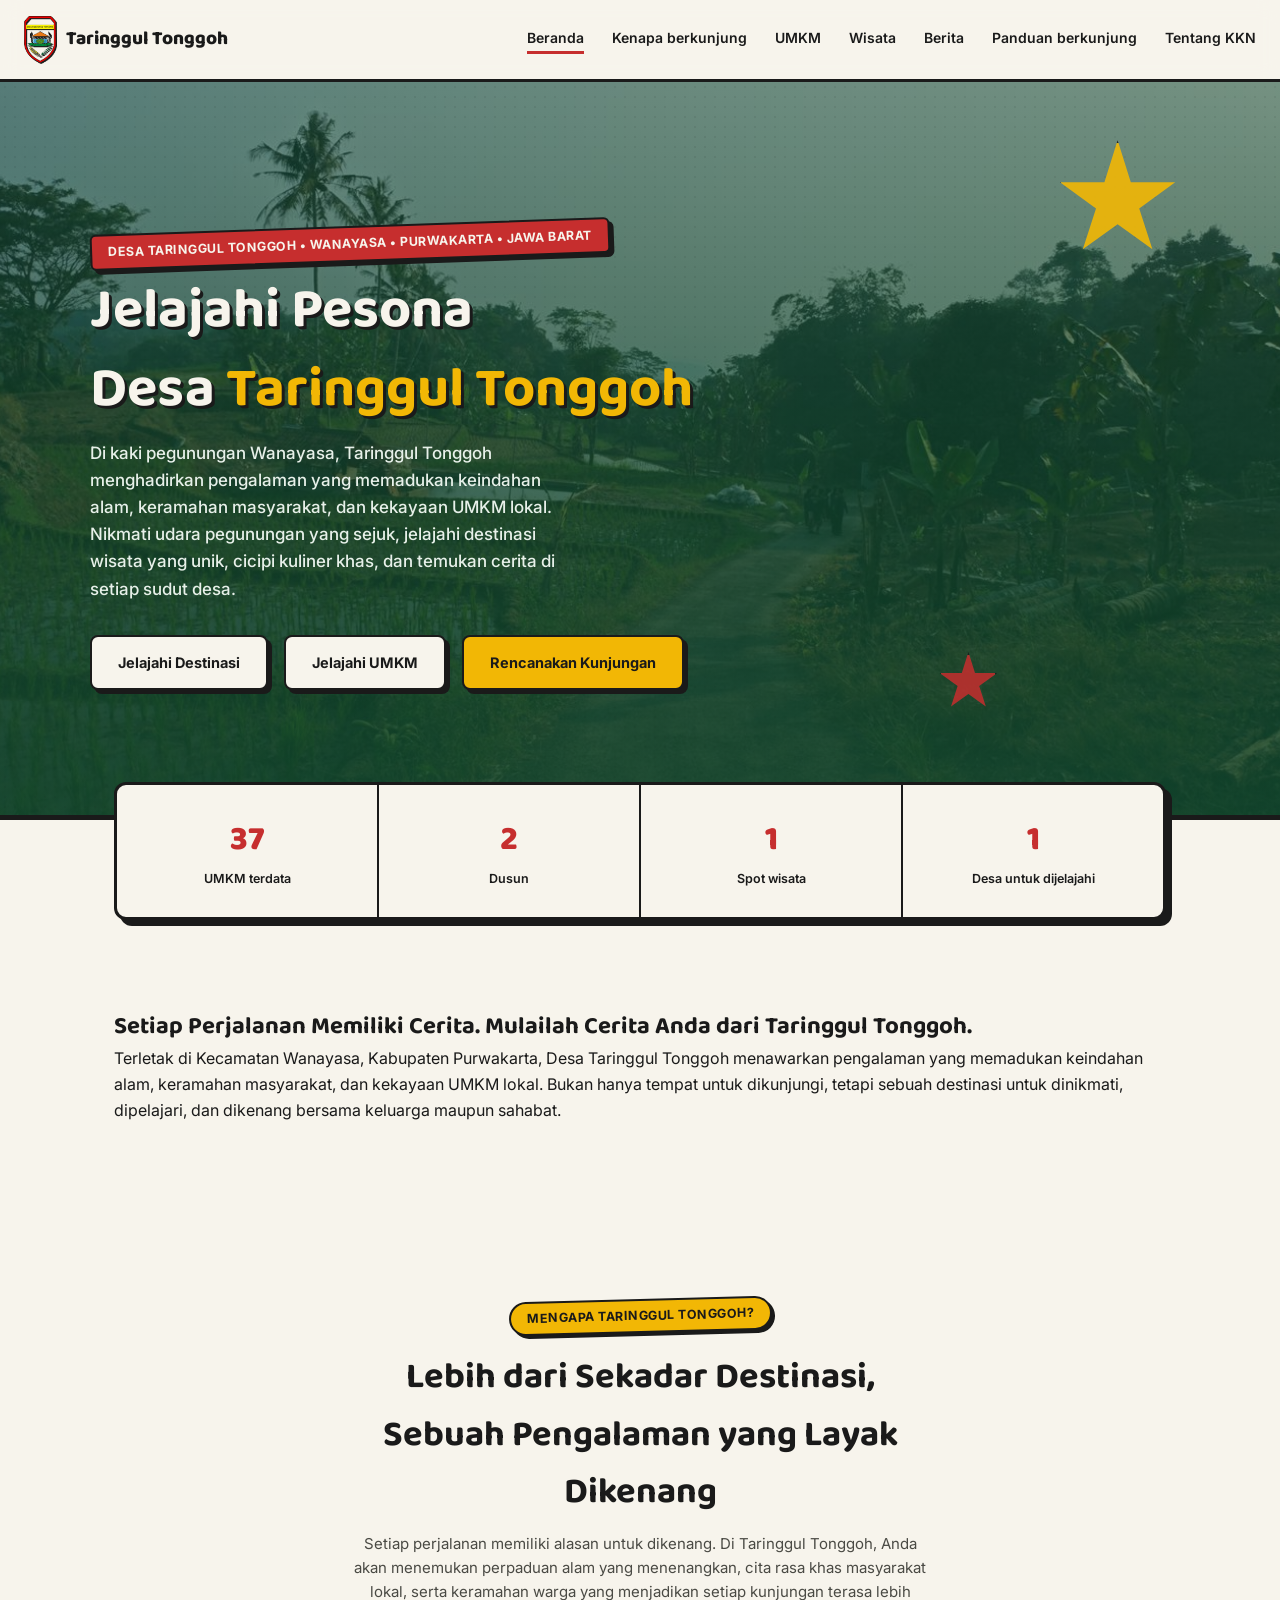
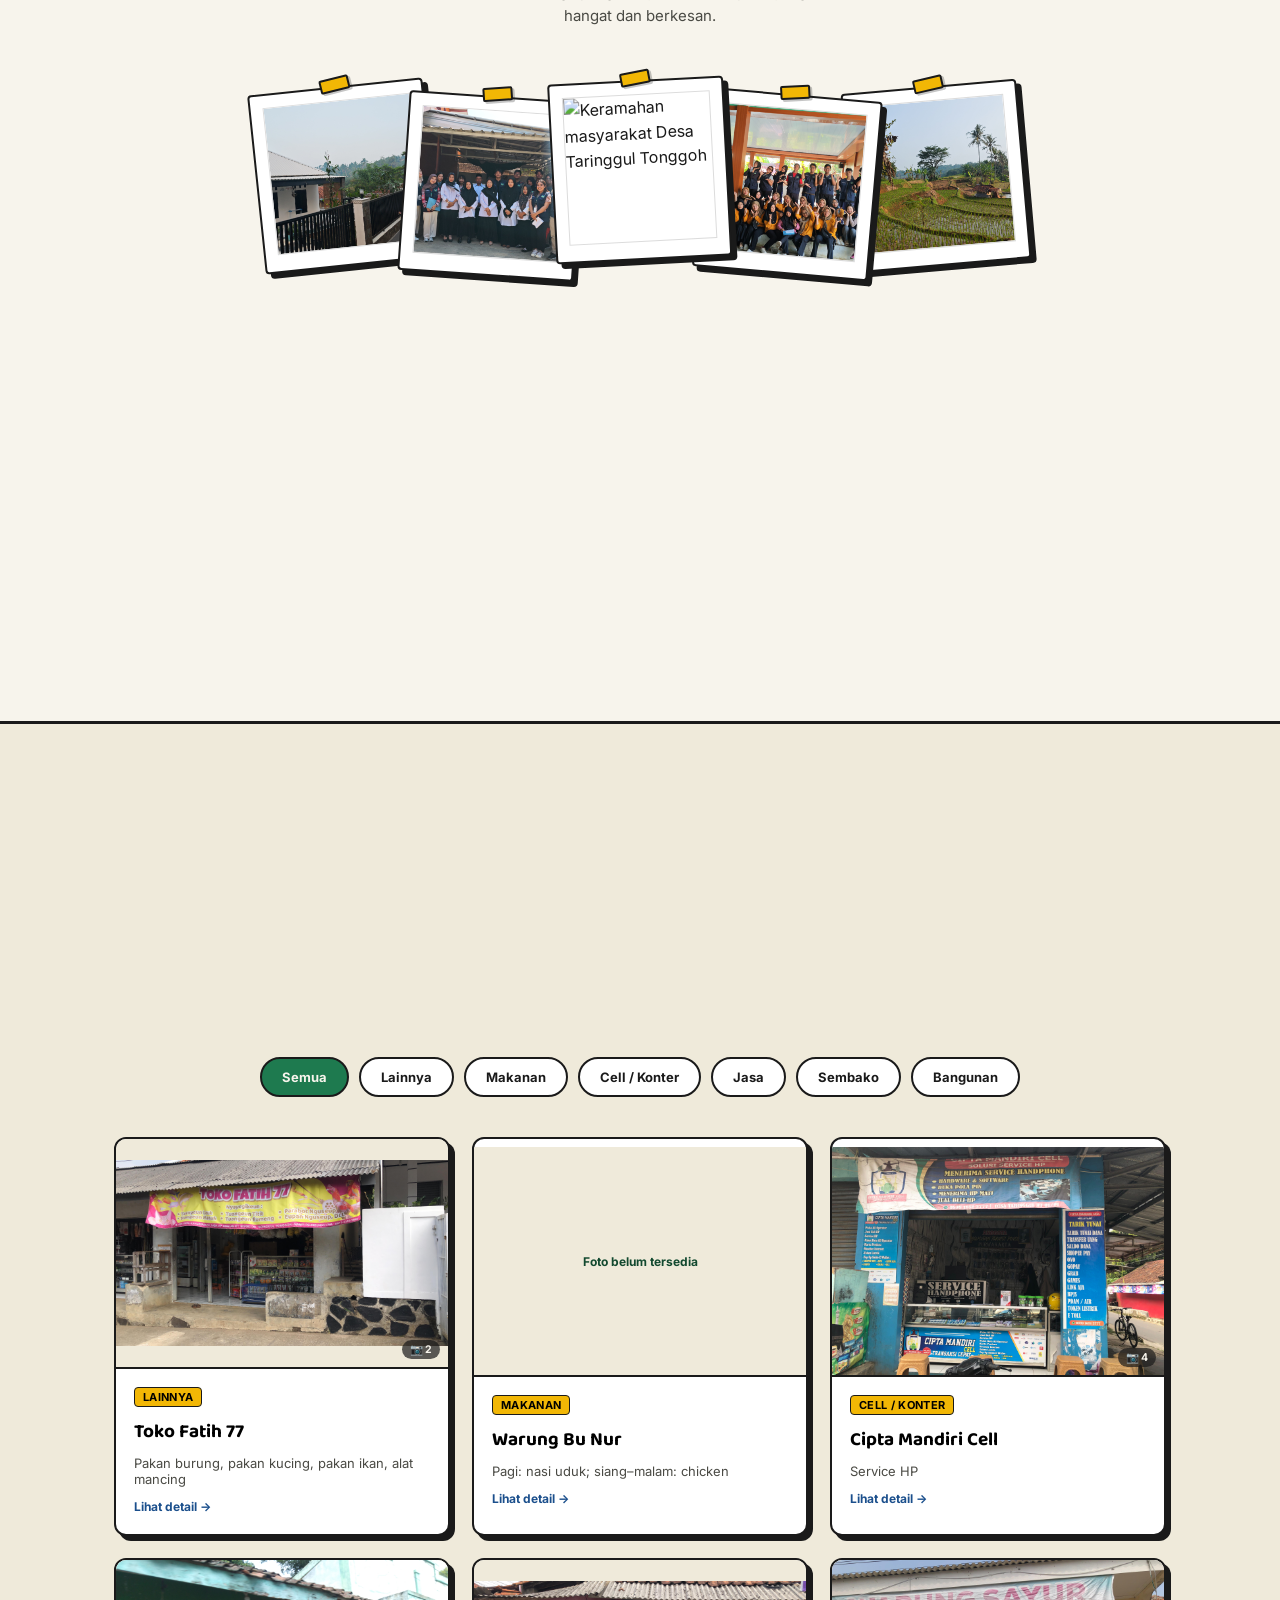
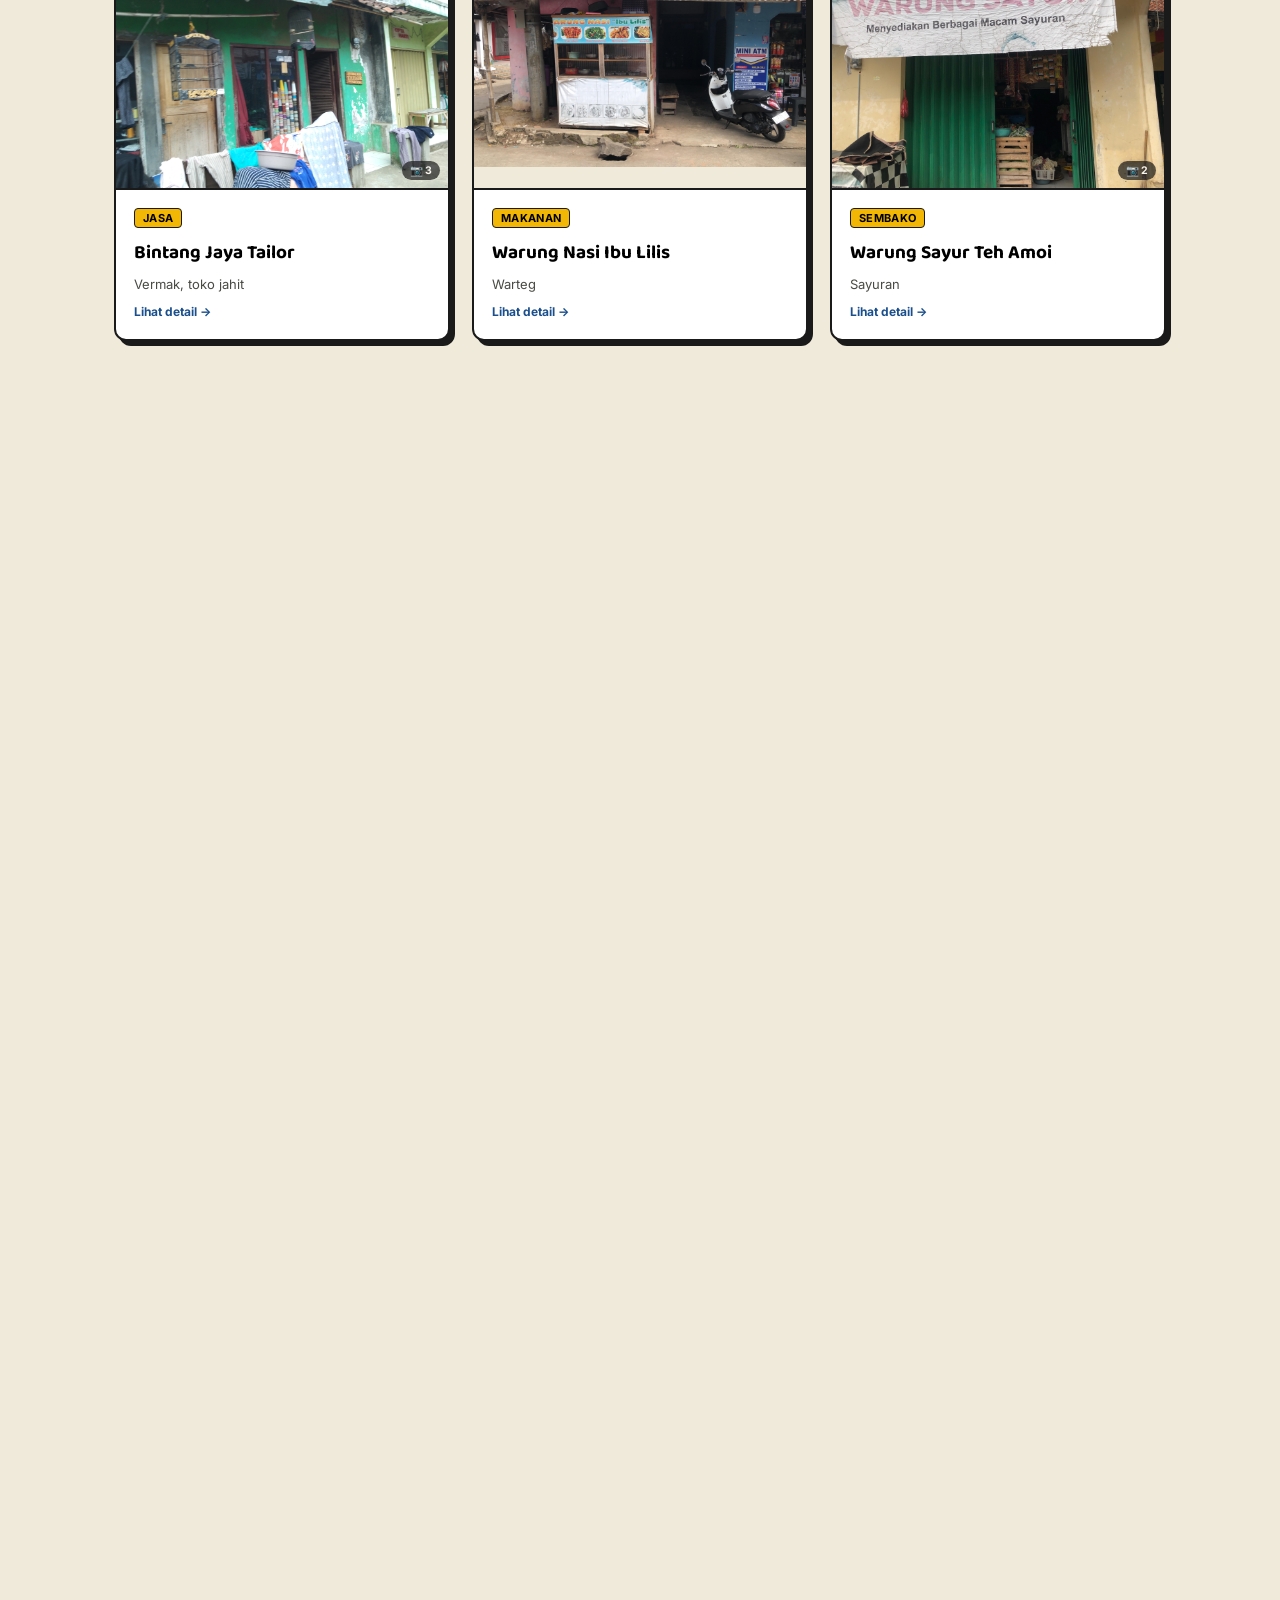
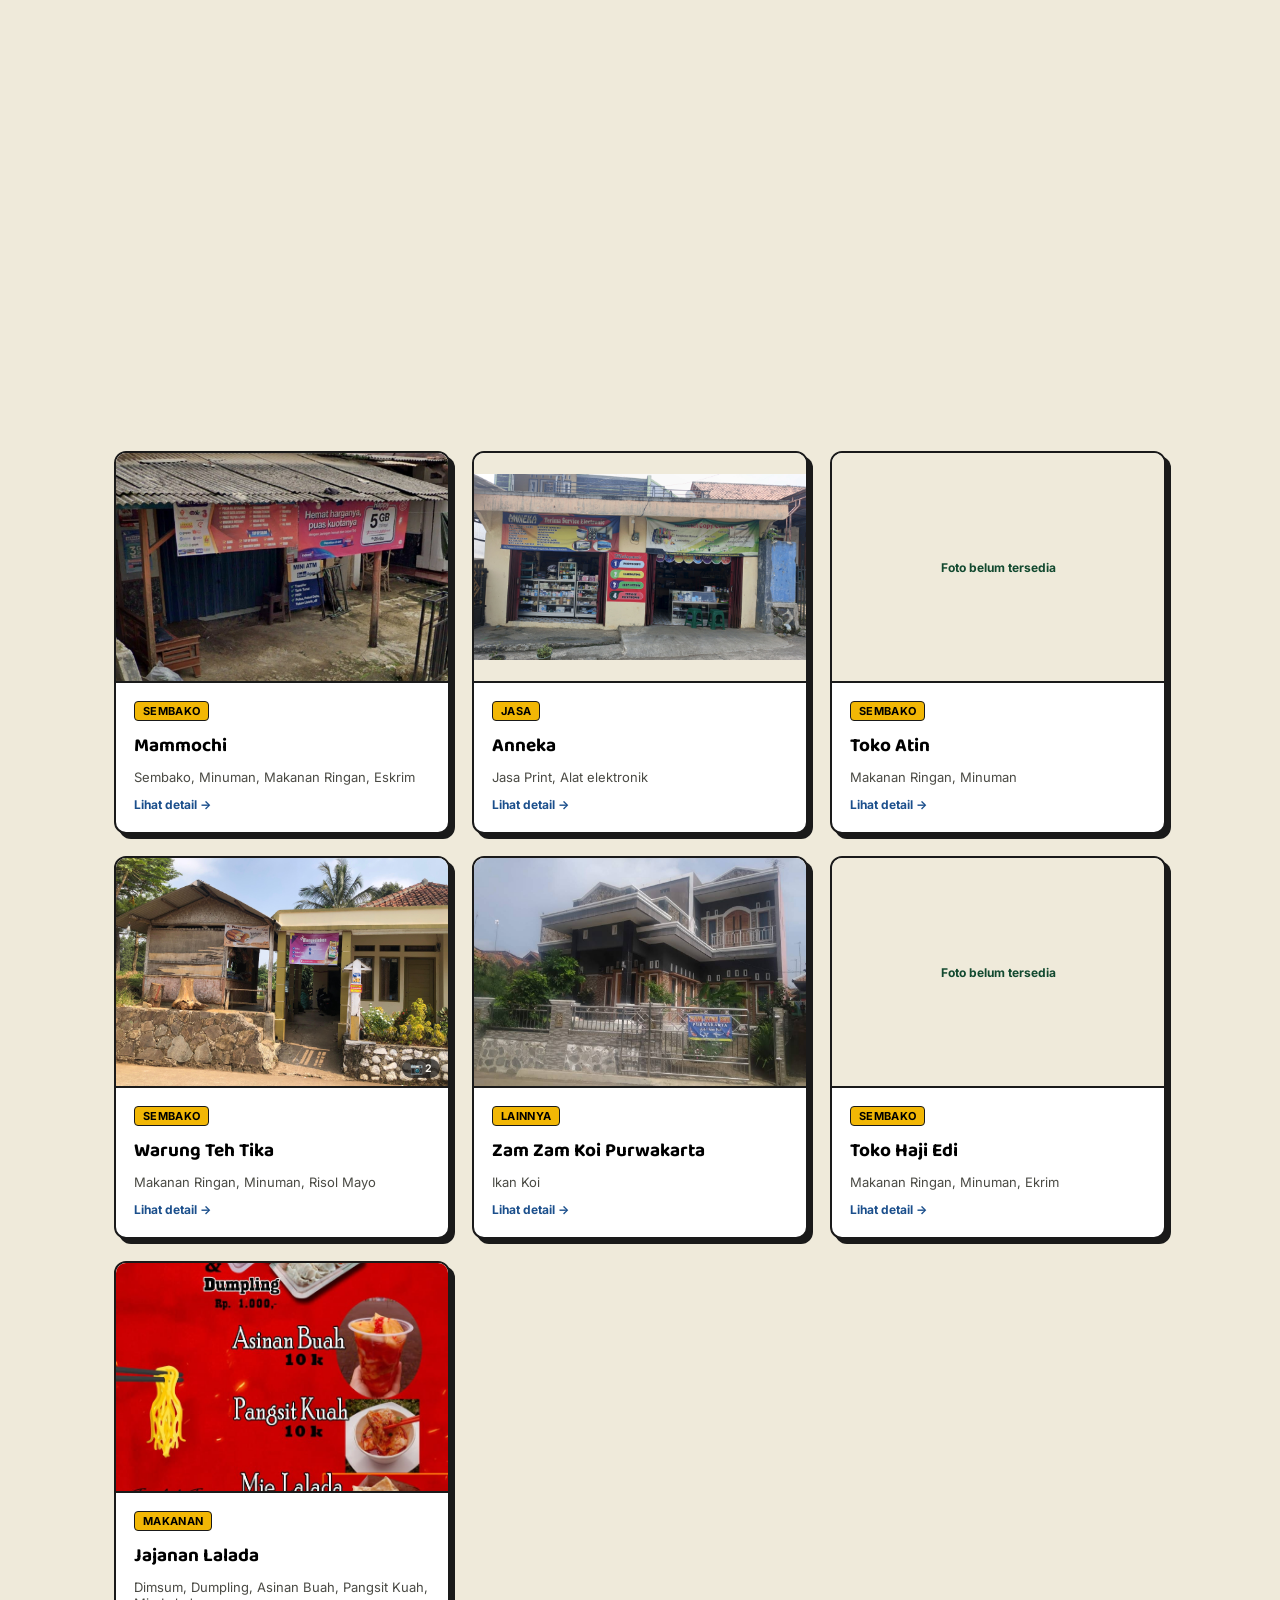
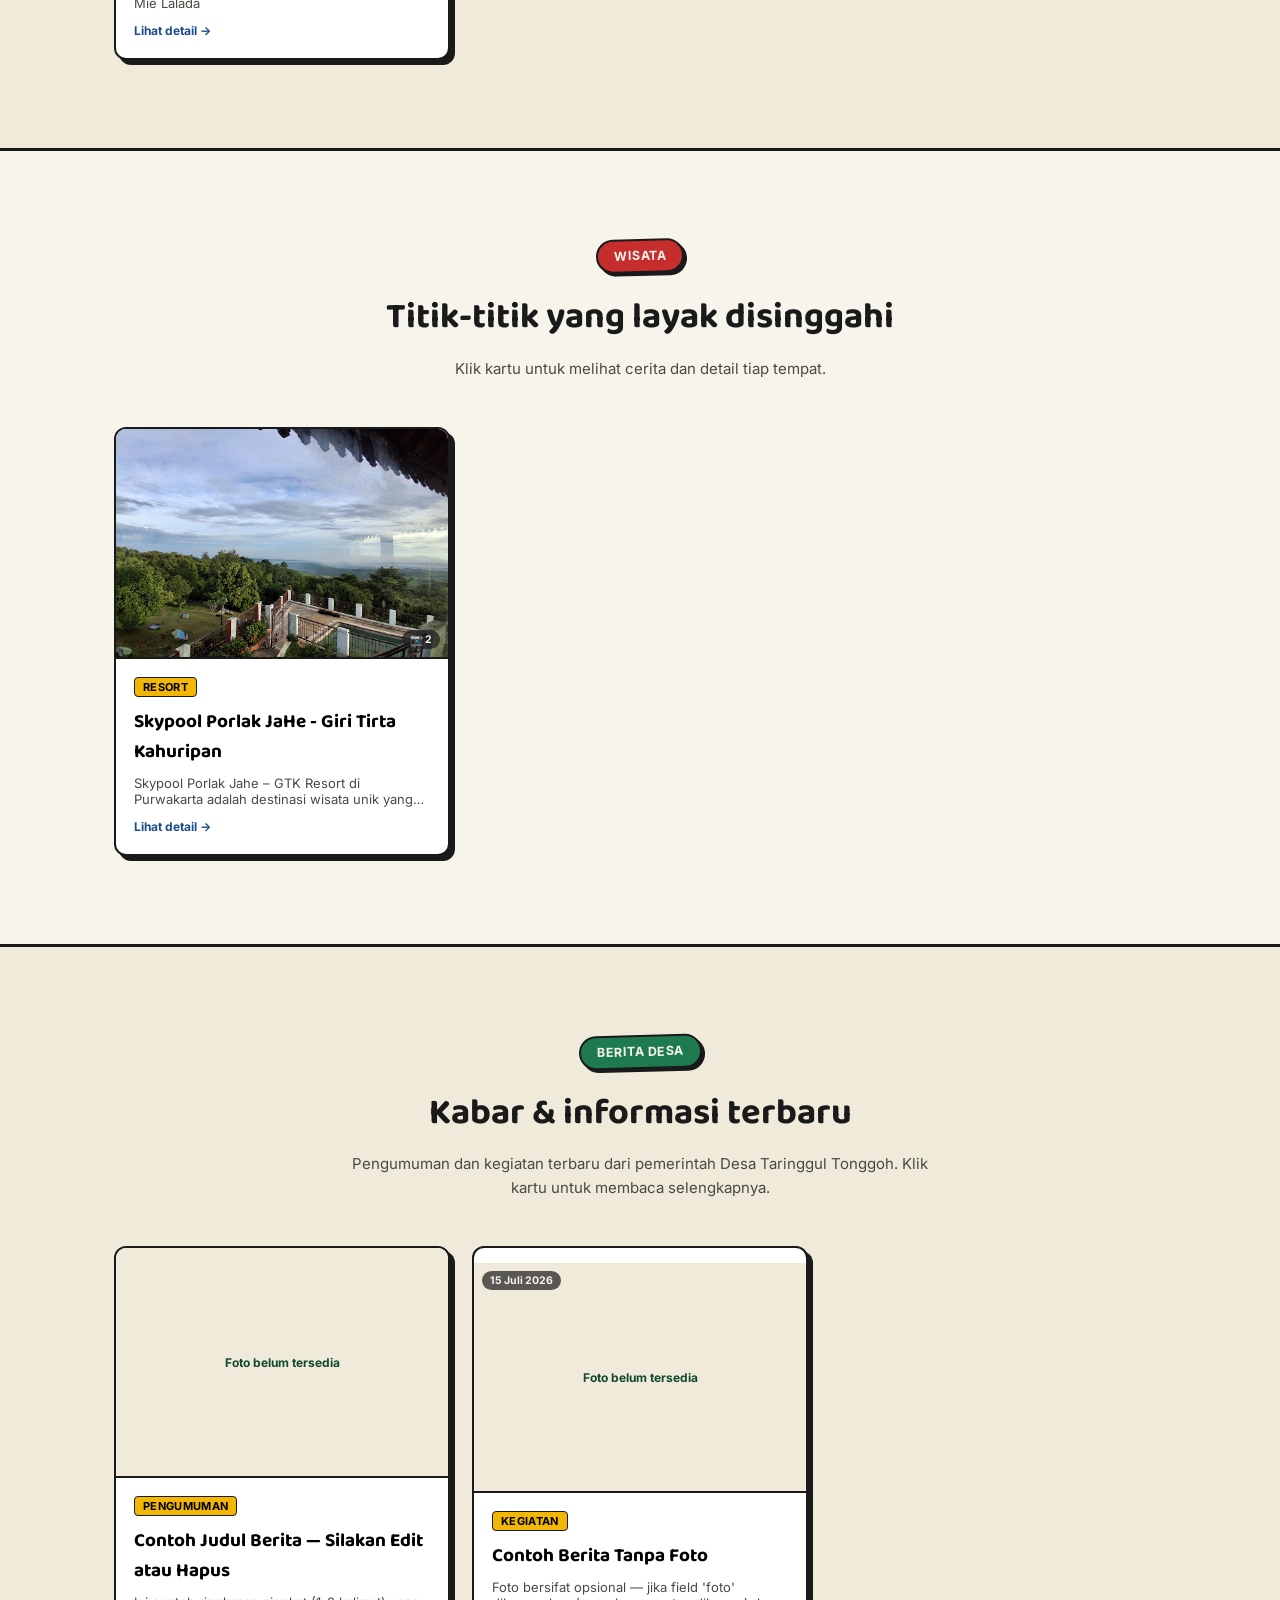
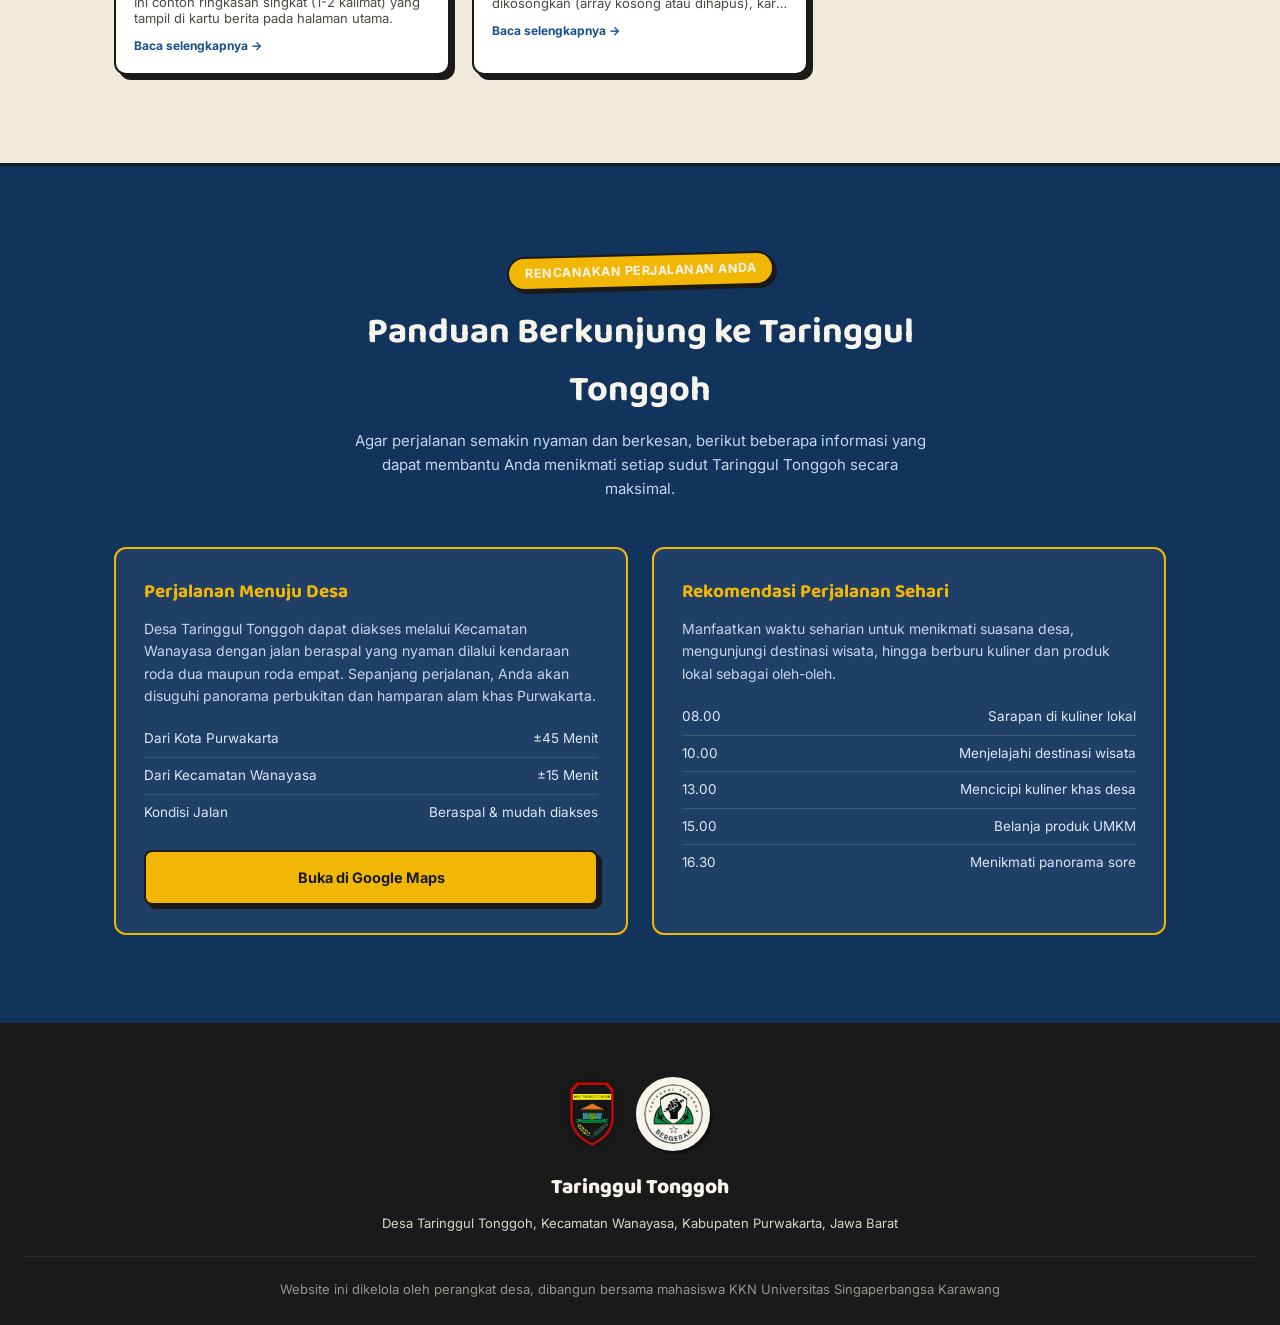
==== commit b2451f60: "tambah fitur berita" ====
--- a/index.html
+++ b/index.html
@@ -22,6 +22,7 @@
     <a href="#kenapa">Kenapa berkunjung</a>
     <a href="#umkm">UMKM</a>
     <a href="#wisata">Wisata</a>
+    <a href="#berita">Berita</a>
     <a href="#panduan">Panduan berkunjung</a>
     <a href="kkn.html">Tentang KKN</a>
   </div>
@@ -216,6 +217,19 @@
     </div>
     <div class="card-grid" id="wisataGrid">
       <!-- kartu wisata di-render oleh main.js -->
+    </div>
+  </div>
+</section>
+
+<section class="berita-section" id="berita">
+  <div class="wrap">
+    <div class="section-head reveal">
+      <div class="sticker green">Berita desa</div>
+      <h2>Kabar &amp; informasi terbaru</h2>
+      <p>Pengumuman dan kegiatan terbaru dari pemerintah Desa Taringgul Tonggoh. Klik kartu untuk membaca selengkapnya.</p>
+    </div>
+    <div class="card-grid berita-grid" id="beritaGrid">
+      <!-- kartu berita di-render oleh main.js -->
     </div>
   </div>
 </section>
--- a/assets/css/style.css
+++ b/assets/css/style.css
@@ -179,6 +179,7 @@
 }
 .sticker.blue{background:var(--biru);color:var(--off);}
 .sticker.red{background:var(--merah);color:var(--off);}
+.sticker.green{background:var(--hijau);color:var(--off);}
 .section-head h2{font-size:36px;margin-bottom:10px;}
 .section-head p{color:#4A4A44;font-size:15px;}
 
@@ -361,6 +362,15 @@
 
 .see-all{text-align:center;margin-top:38px;}
 
+/* ---------- Berita section ---------- */
+.berita-section{background:var(--off2);border-top:3px solid var(--ink);border-bottom:3px solid var(--ink);}
+.item-badge-date{
+  position:absolute;top:8px;left:8px;
+  background:rgba(26,26,26,0.7);color:var(--off);
+  font-size:10.5px;font-weight:700;
+  padding:3px 8px;border-radius:20px;
+}
+
 .empty-state{
   grid-column:1/-1;text-align:center;padding:40px 20px;color:#6b6b63;font-size:14px;
 }
@@ -528,9 +538,11 @@
 
 .overlay-modal.theme-anggota{border-top:6px solid var(--biru);}
 .overlay-modal.theme-proker{border-top:6px solid var(--merah);}
+.overlay-modal.theme-berita{border-top:6px solid var(--hijau);}
 
 .overlay-cat.blue{background:var(--biru);color:var(--off);}
 .overlay-cat.red{background:var(--merah);color:var(--off);}
+.overlay-cat.green{background:var(--hijau);color:var(--off);}
 
 .overlay-body{padding:26px 26px 28px;}
 .overlay-cat{
@@ -540,6 +552,9 @@
 }
 .overlay-name{font-size:26px;margin-bottom:14px;}
 .overlay-desc{font-size:14.5px;color:#3a3a35;margin-bottom:20px;line-height:1.65;}
+
+.overlay-berita-isi p{font-size:14.5px;color:#3a3a35;line-height:1.7;margin-bottom:14px;}
+.overlay-berita-isi p:last-child{margin-bottom:0;}
 
 .overlay-meta{display:flex;flex-direction:column;gap:10px;margin-bottom:22px;}
 .overlay-meta-row{display:flex;gap:10px;font-size:13.5px;color:#3a3a35;align-items:flex-start;}
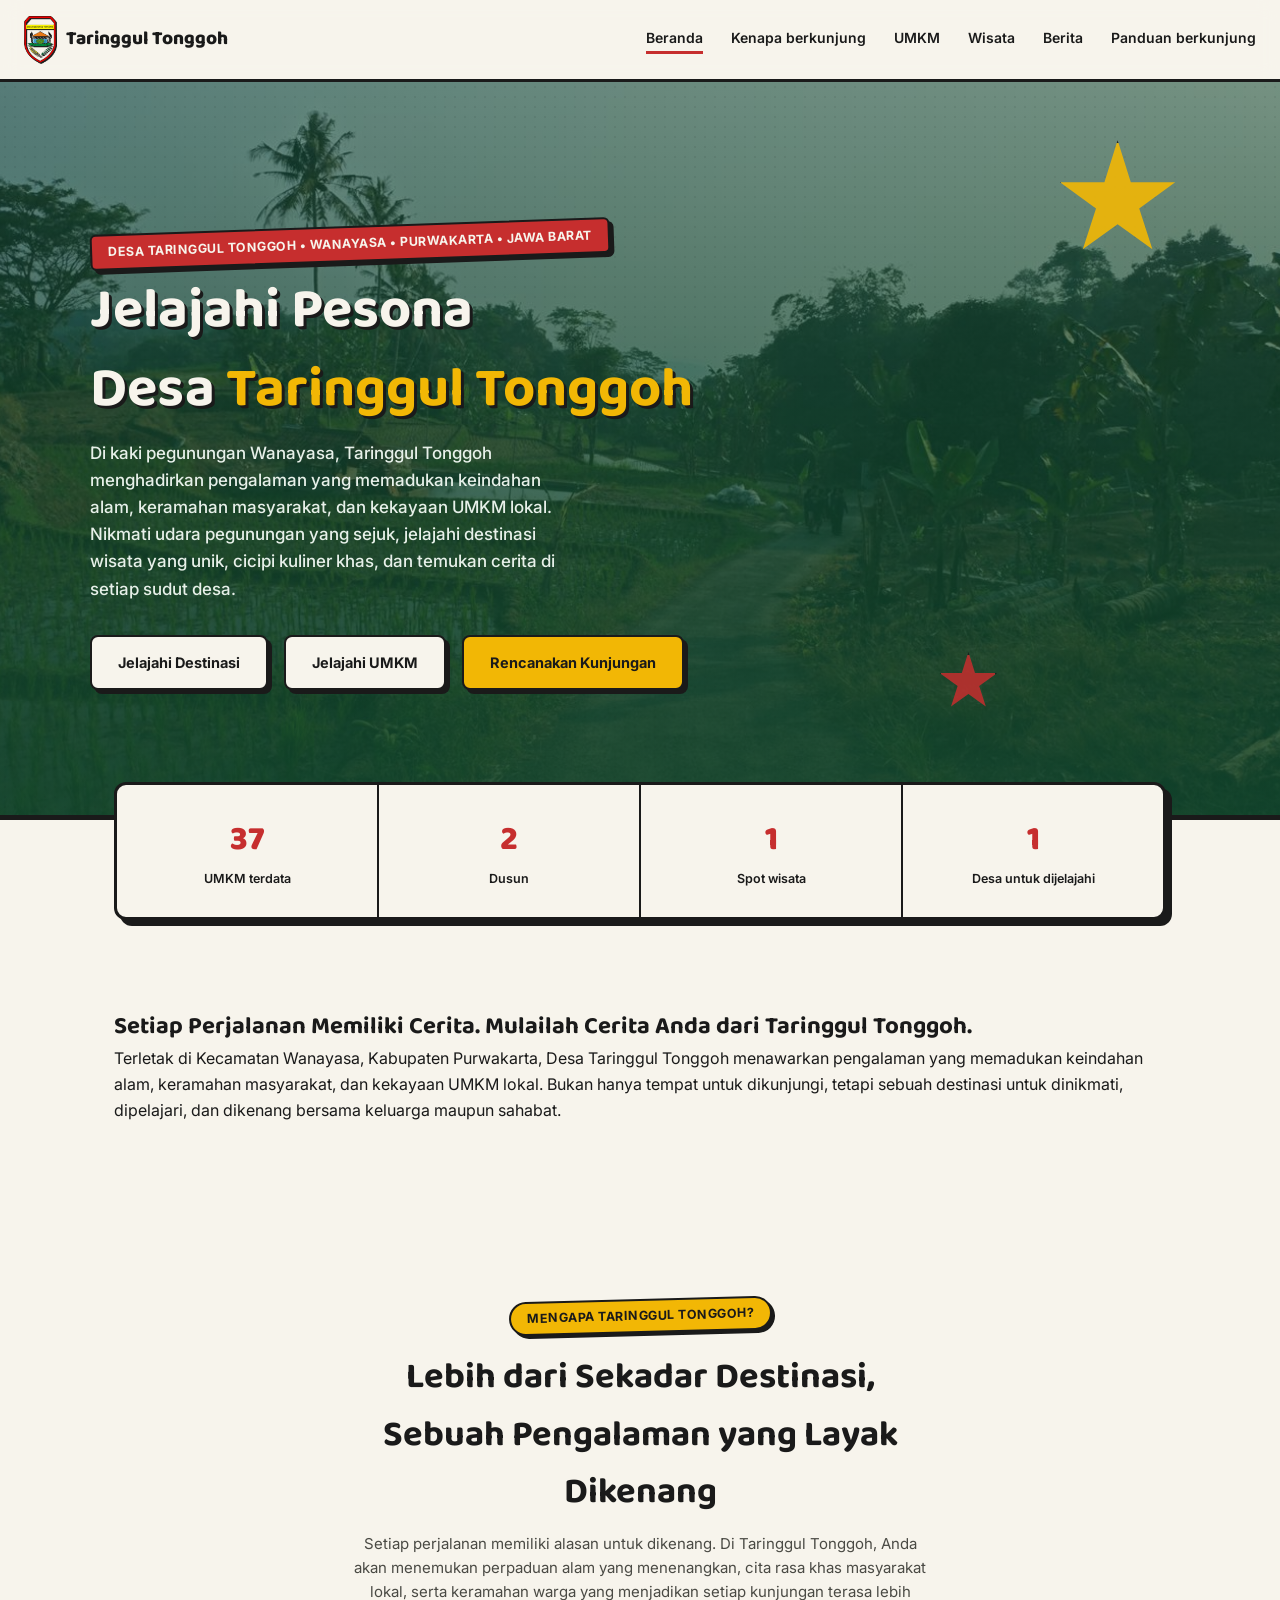
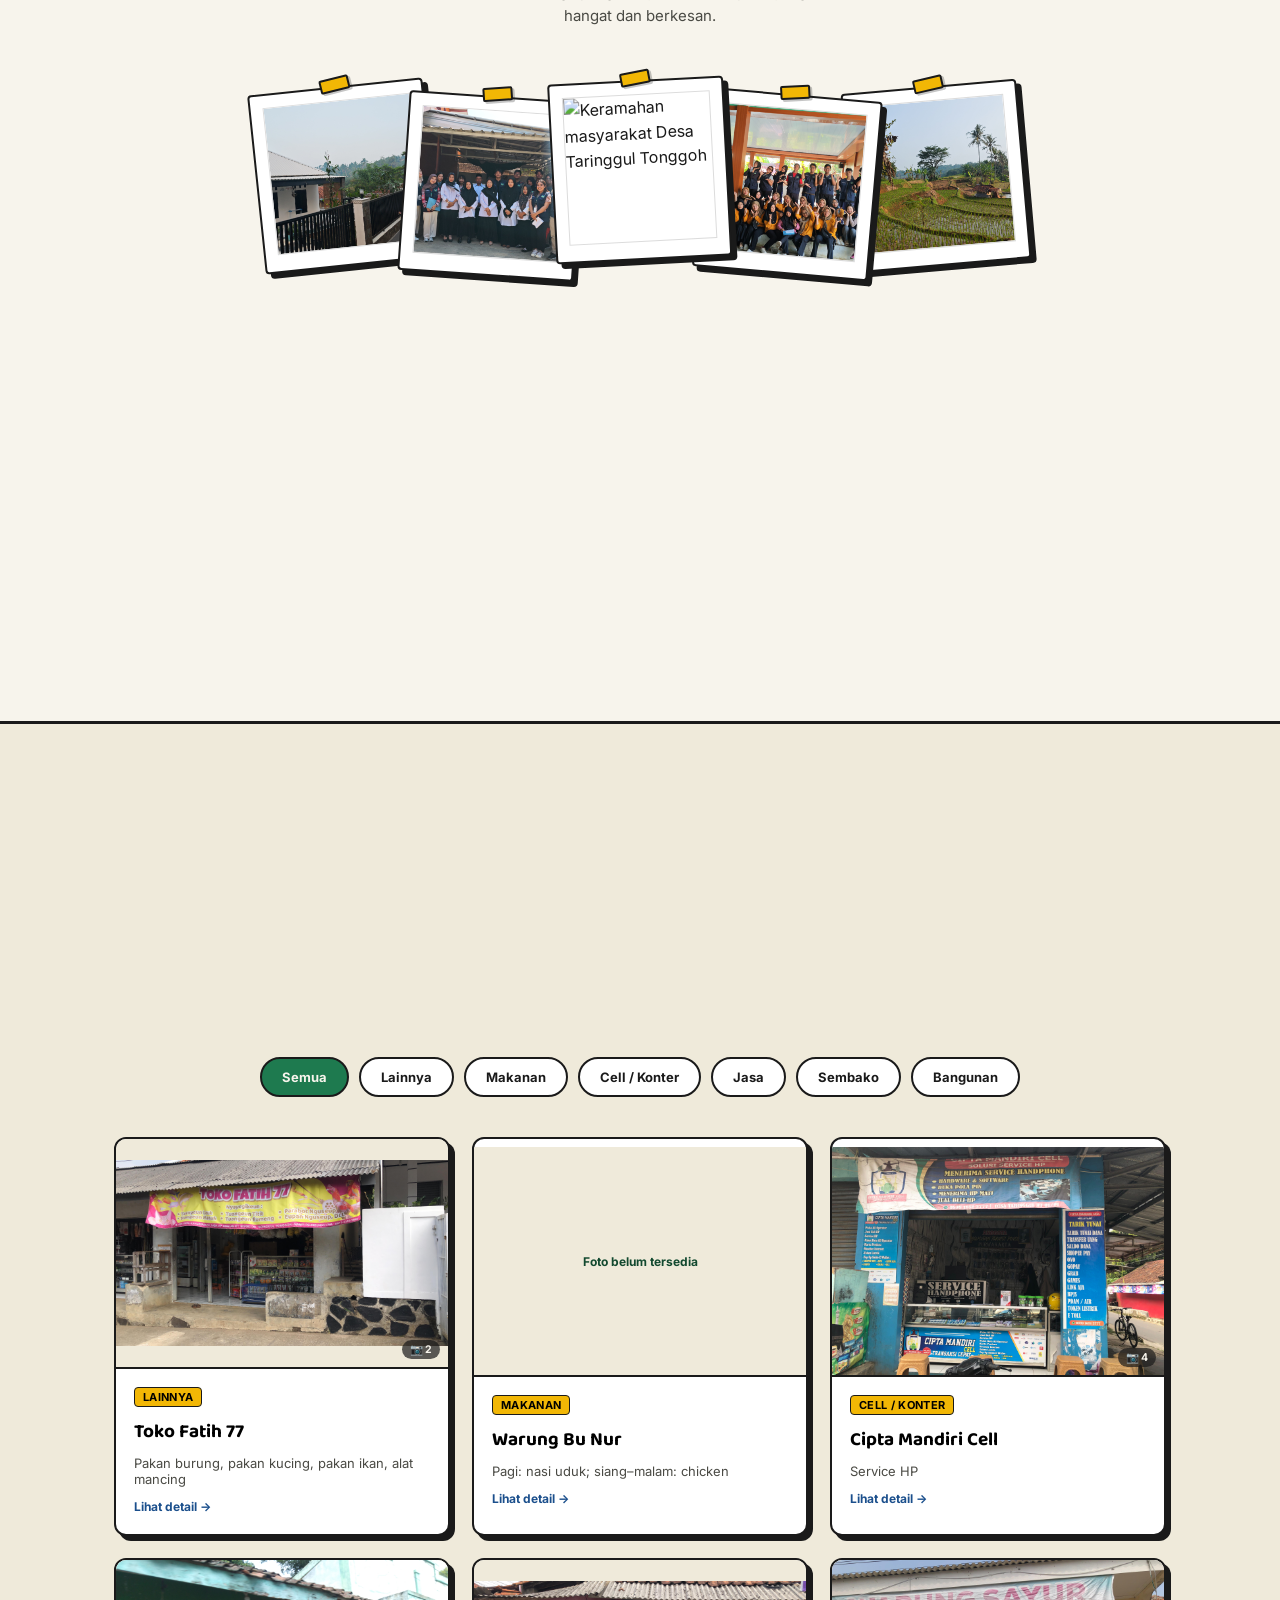
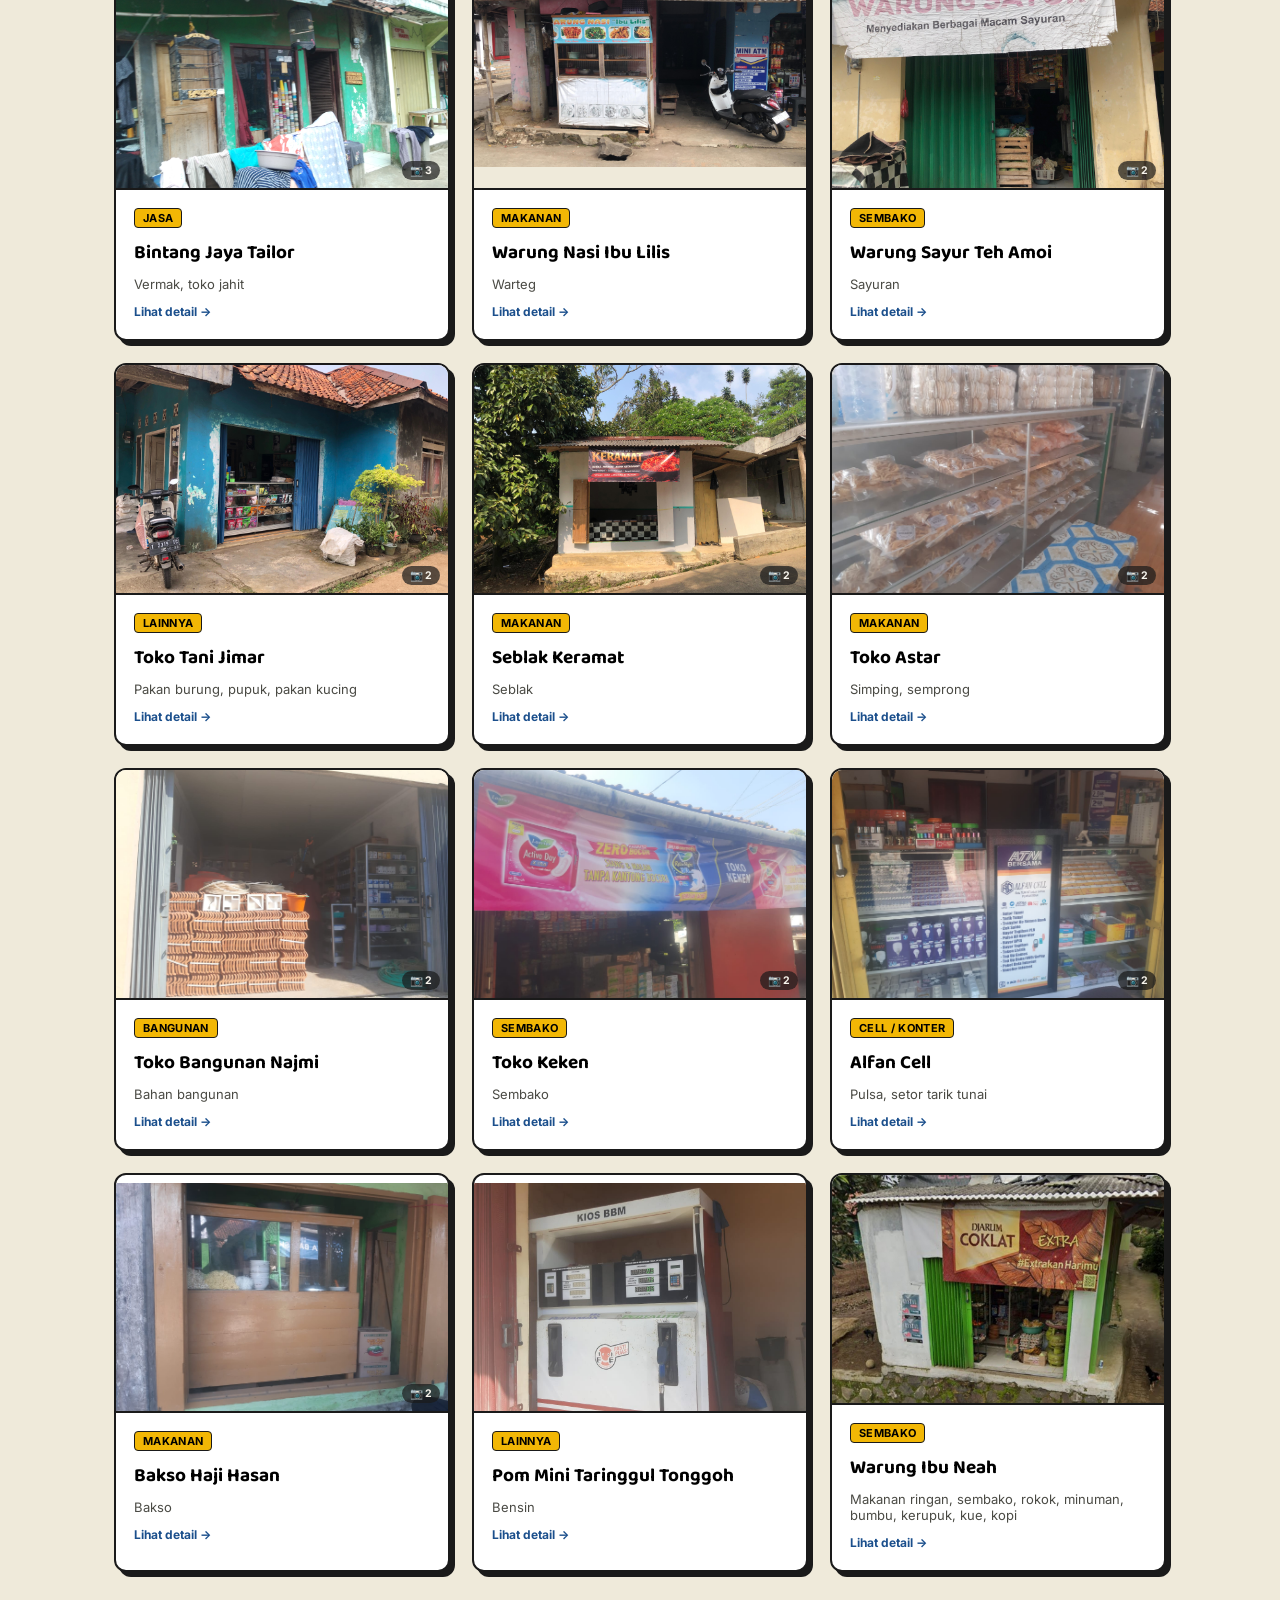
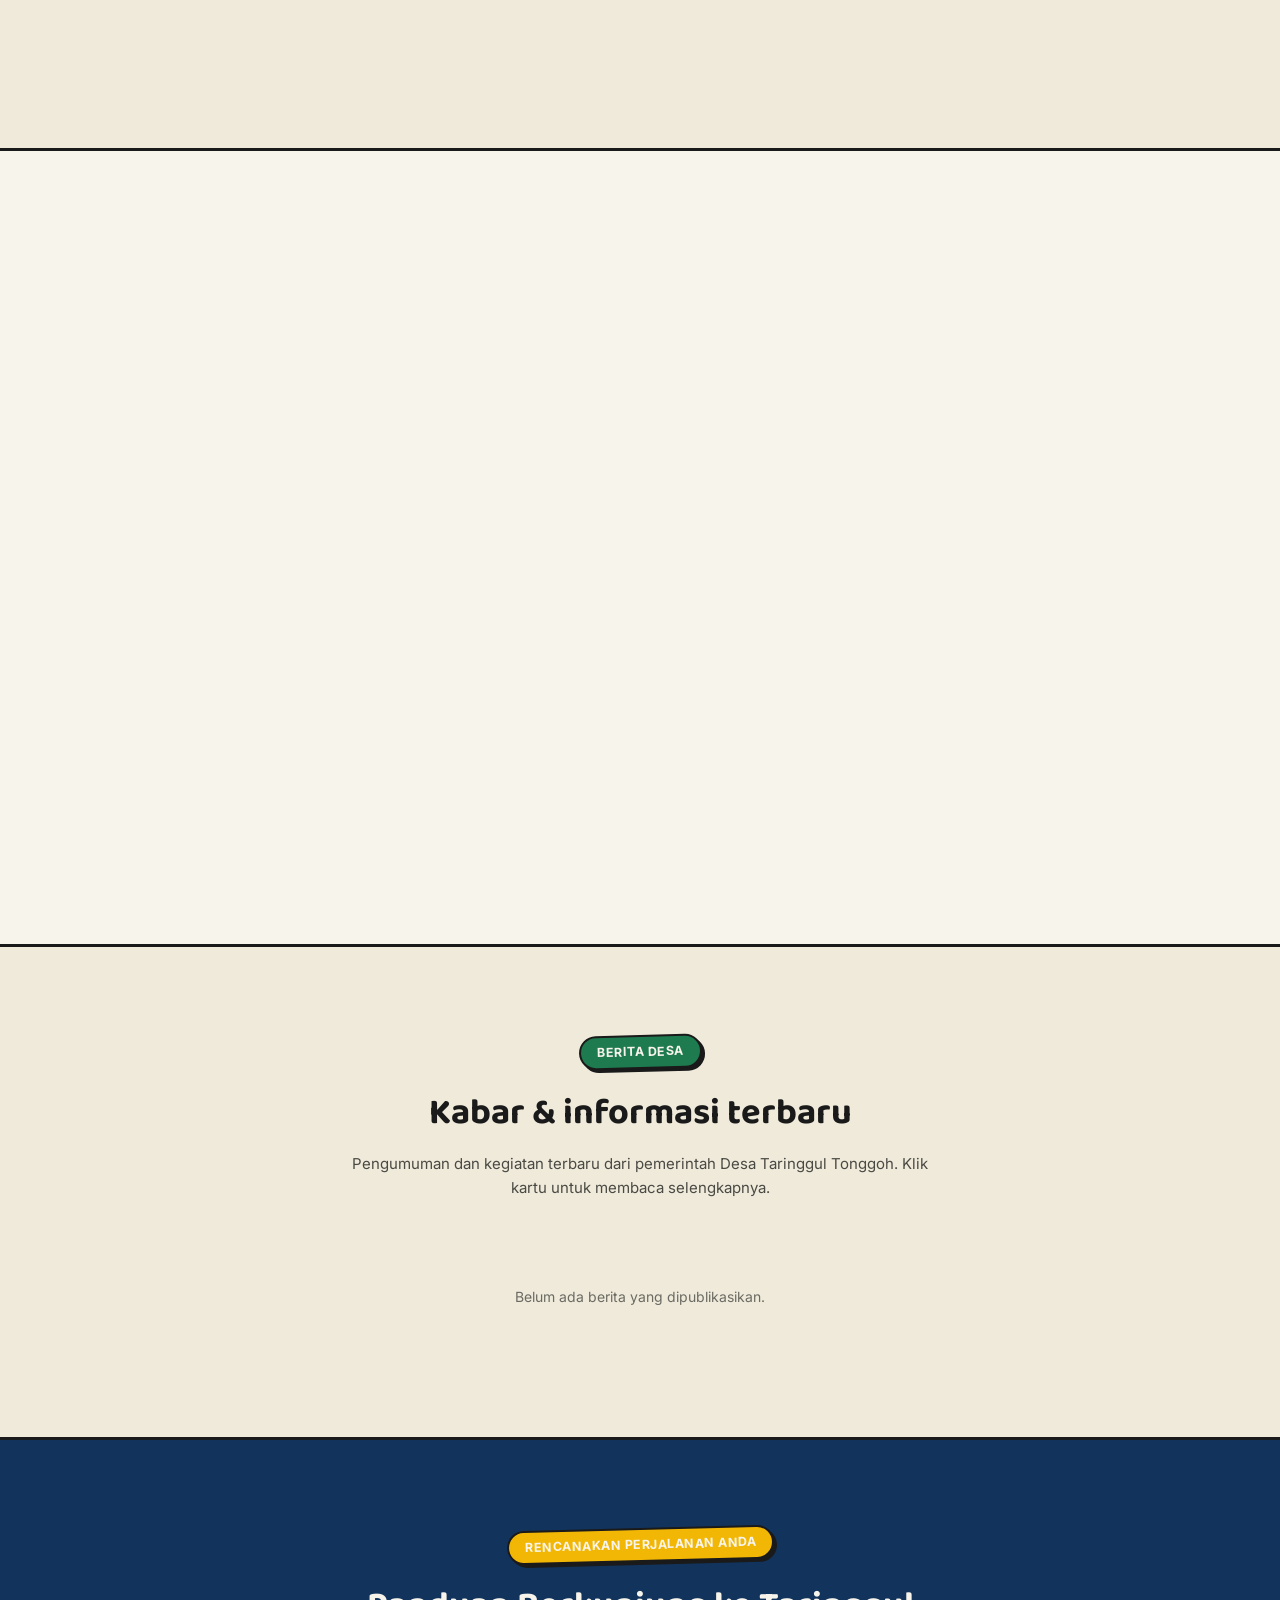
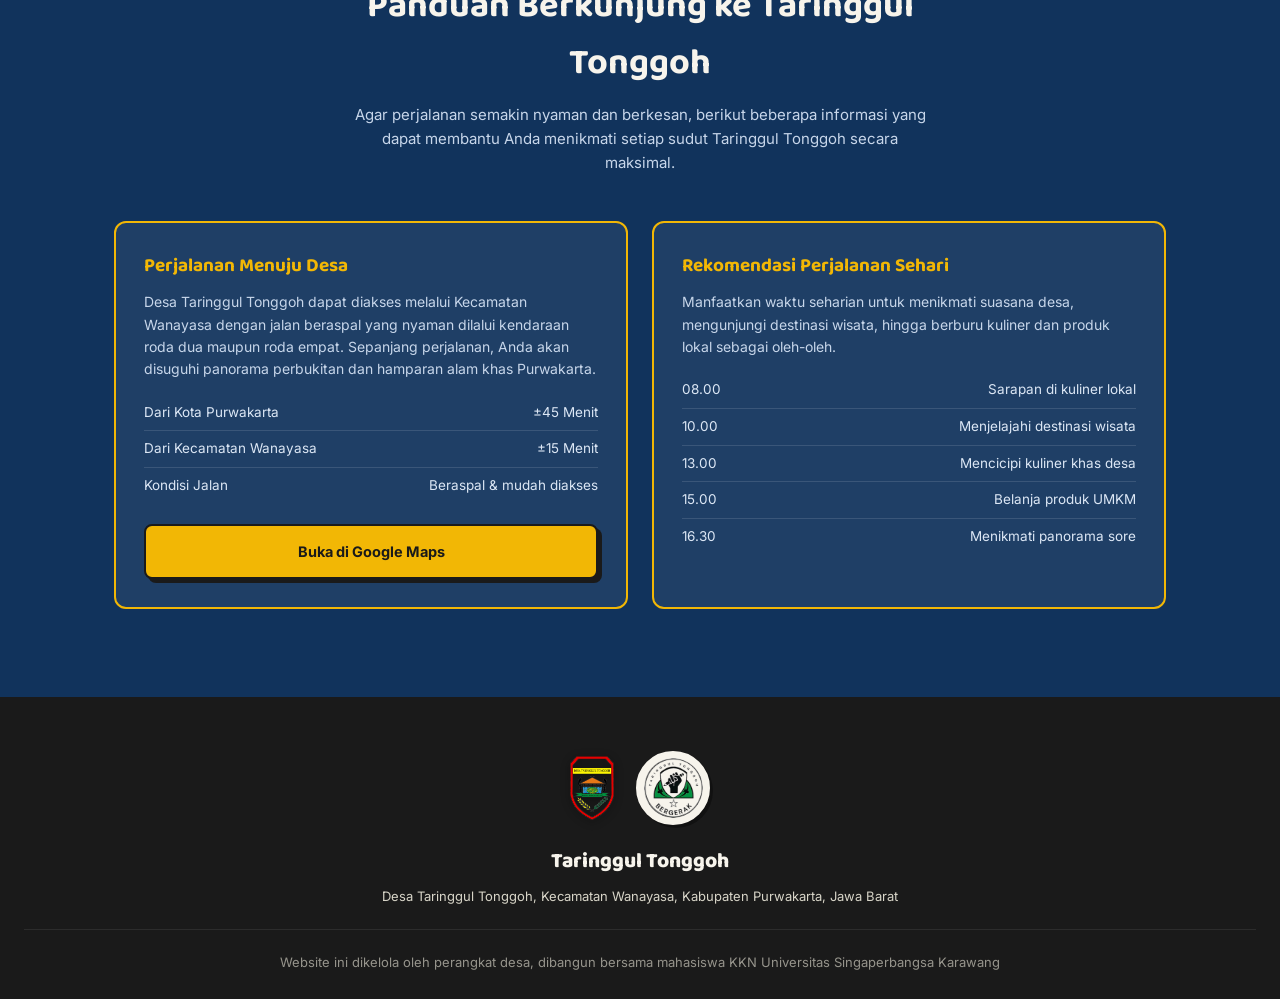
==== commit 5e33b73a: "withdraw kkn" ====
--- a/index.html
+++ b/index.html
@@ -24,7 +24,6 @@
     <a href="#wisata">Wisata</a>
     <a href="#berita">Berita</a>
     <a href="#panduan">Panduan berkunjung</a>
-    <a href="kkn.html">Tentang KKN</a>
   </div>
   <button type="button" class="nav-toggle" id="navToggle" aria-label="Buka menu" aria-expanded="false" aria-controls="navLinks">
     <div class="nav-toggle-icon"><span></span><span></span><span></span></div>
